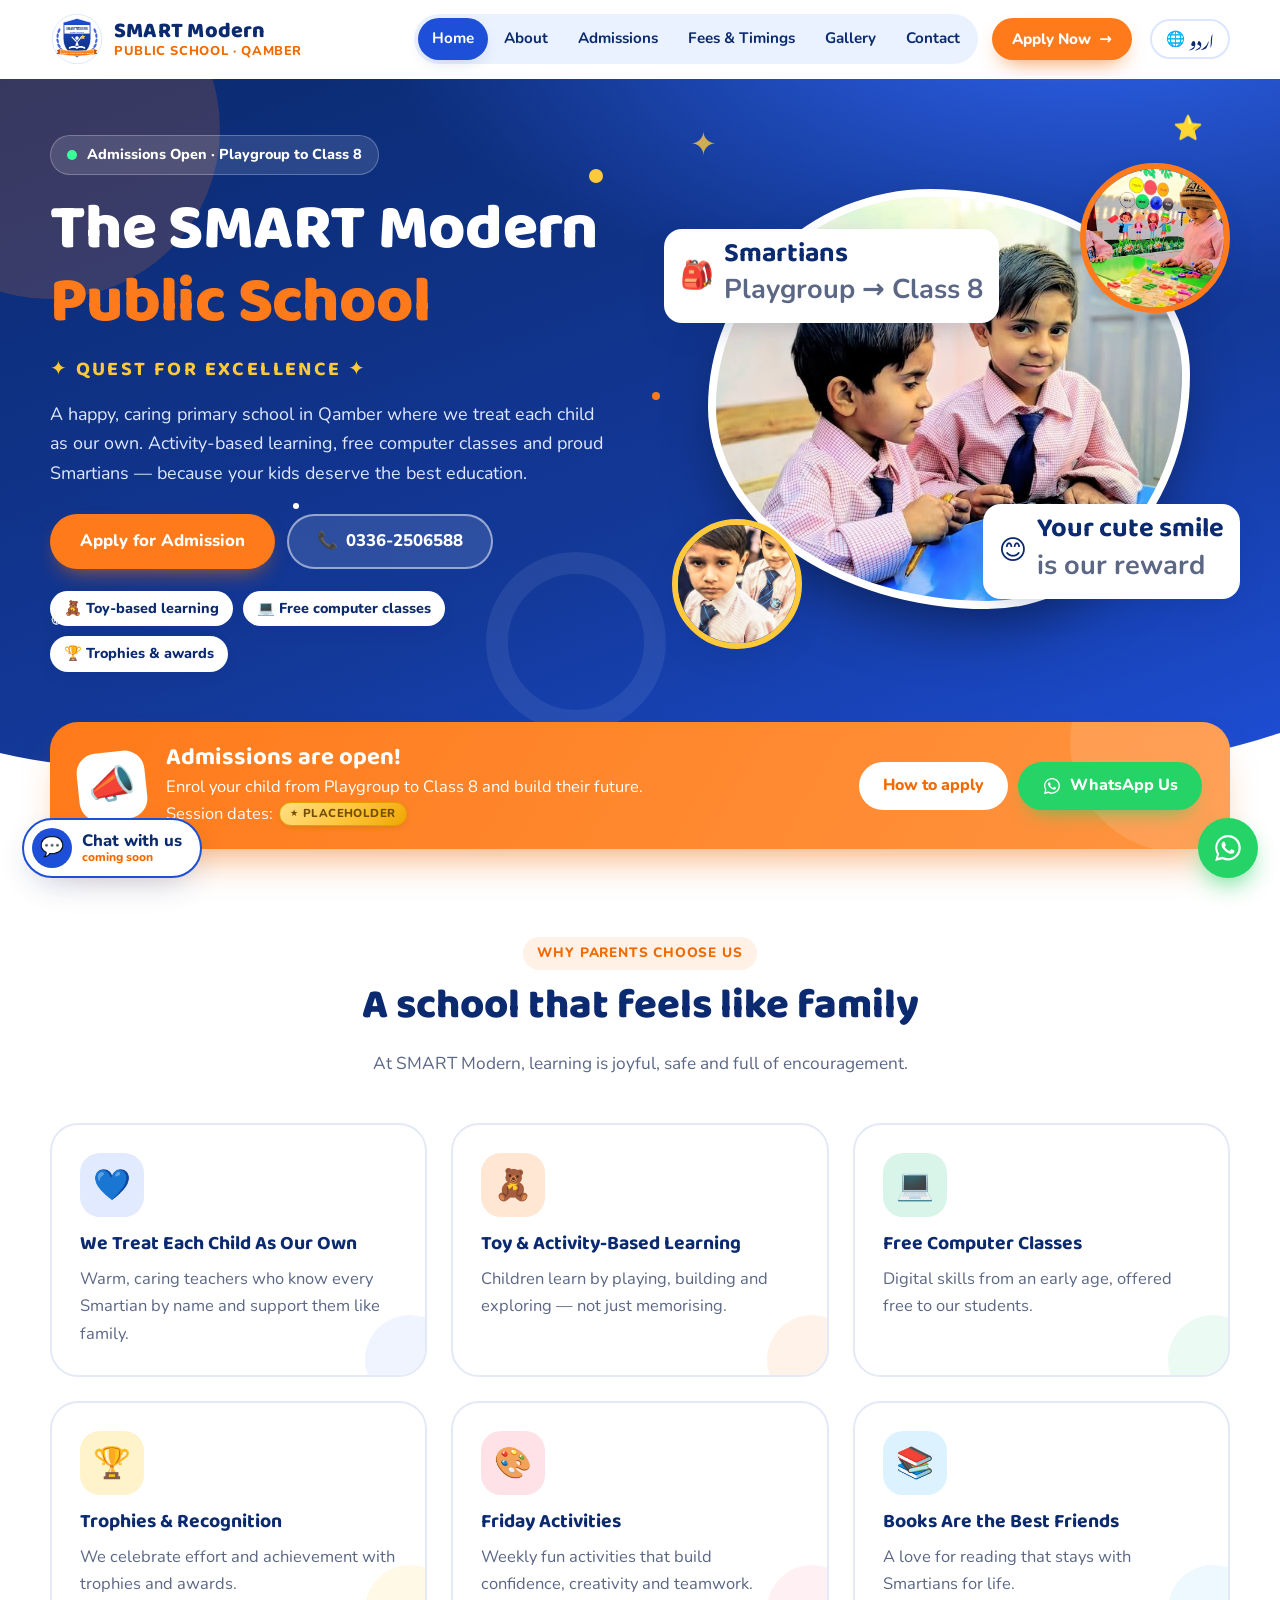
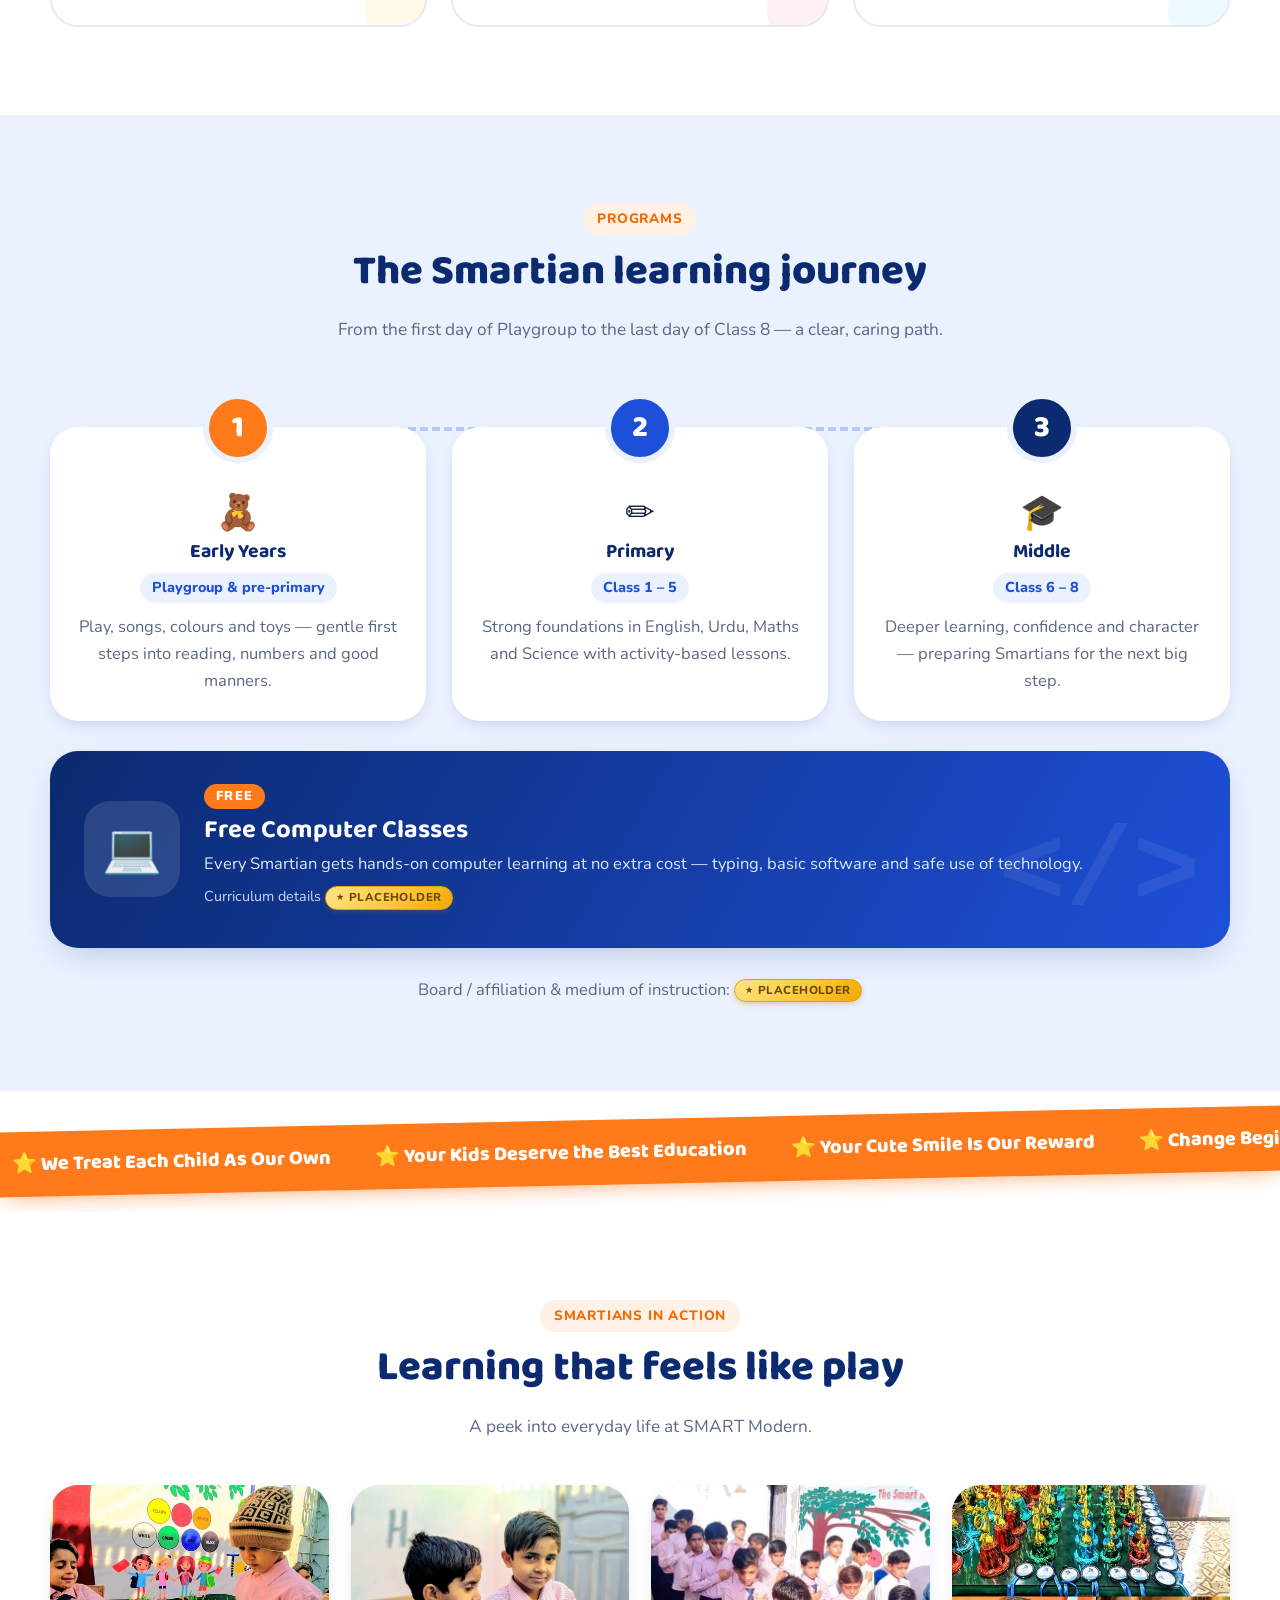
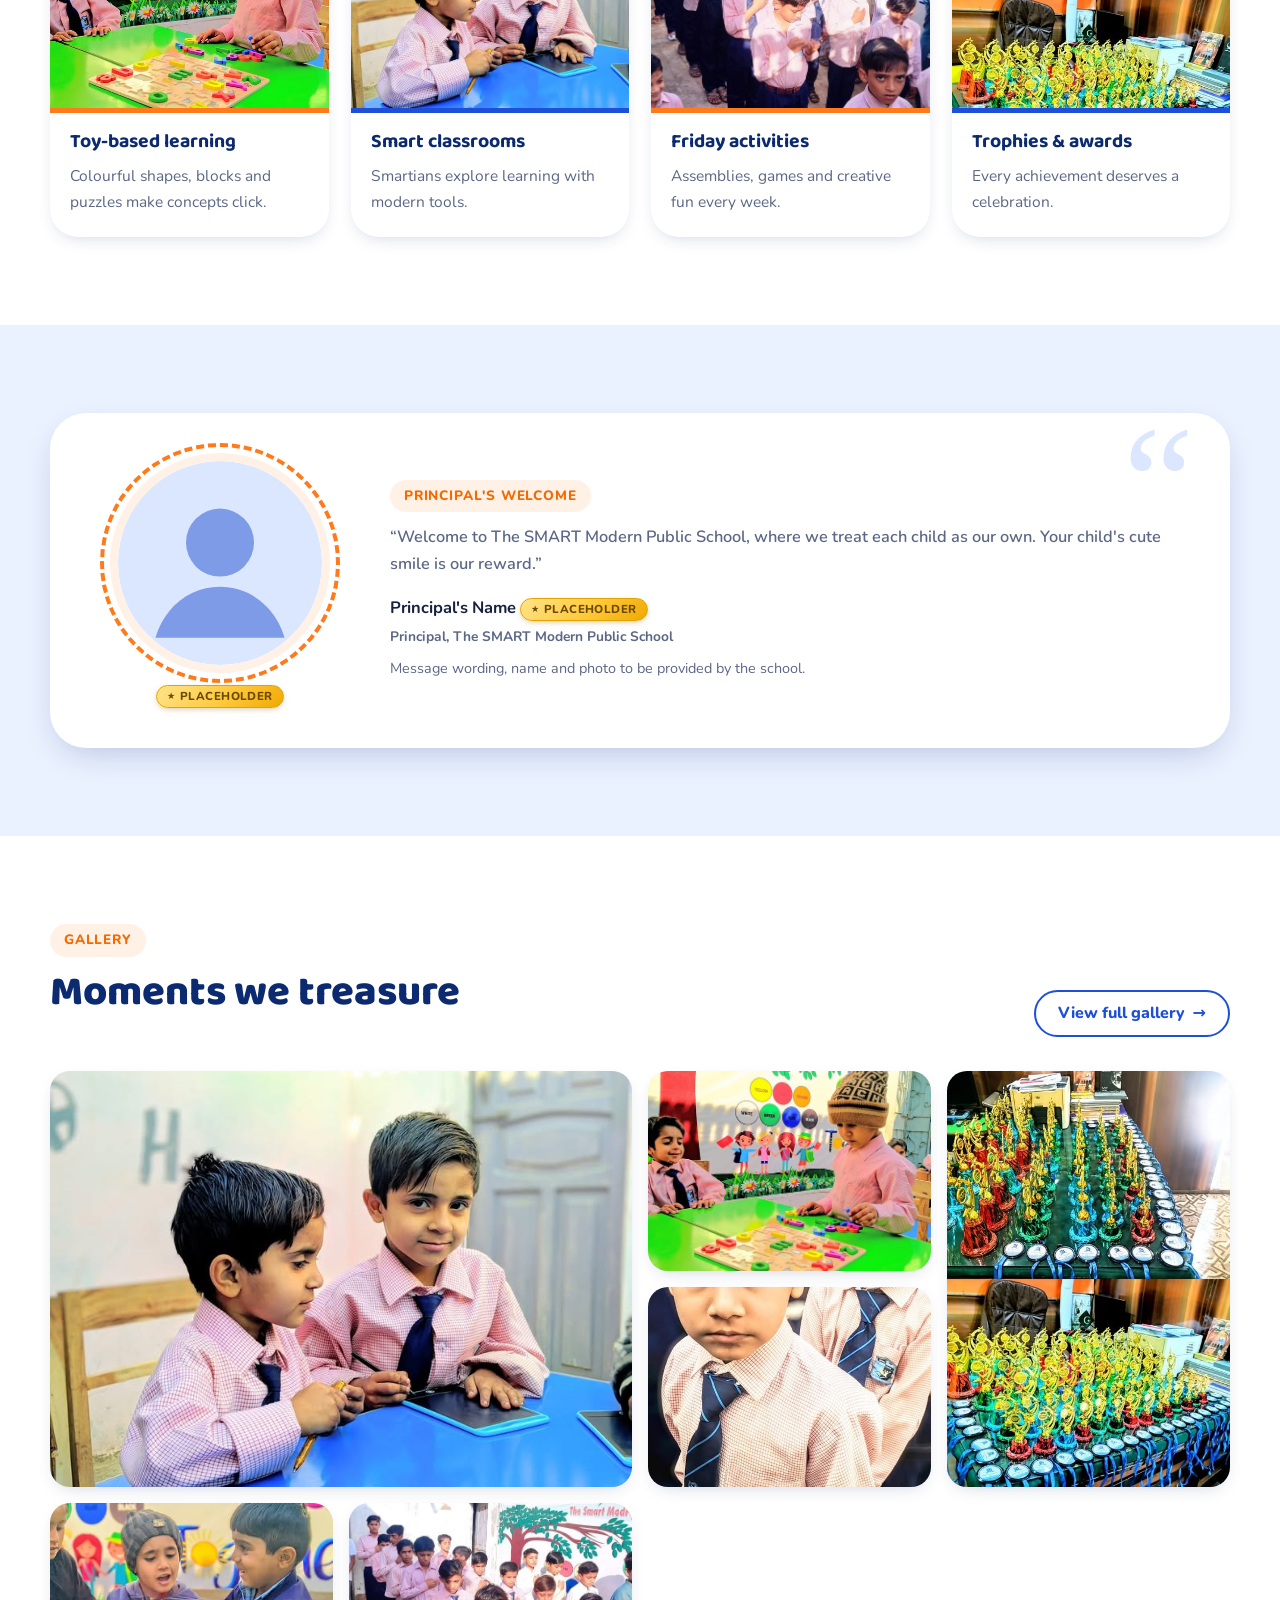
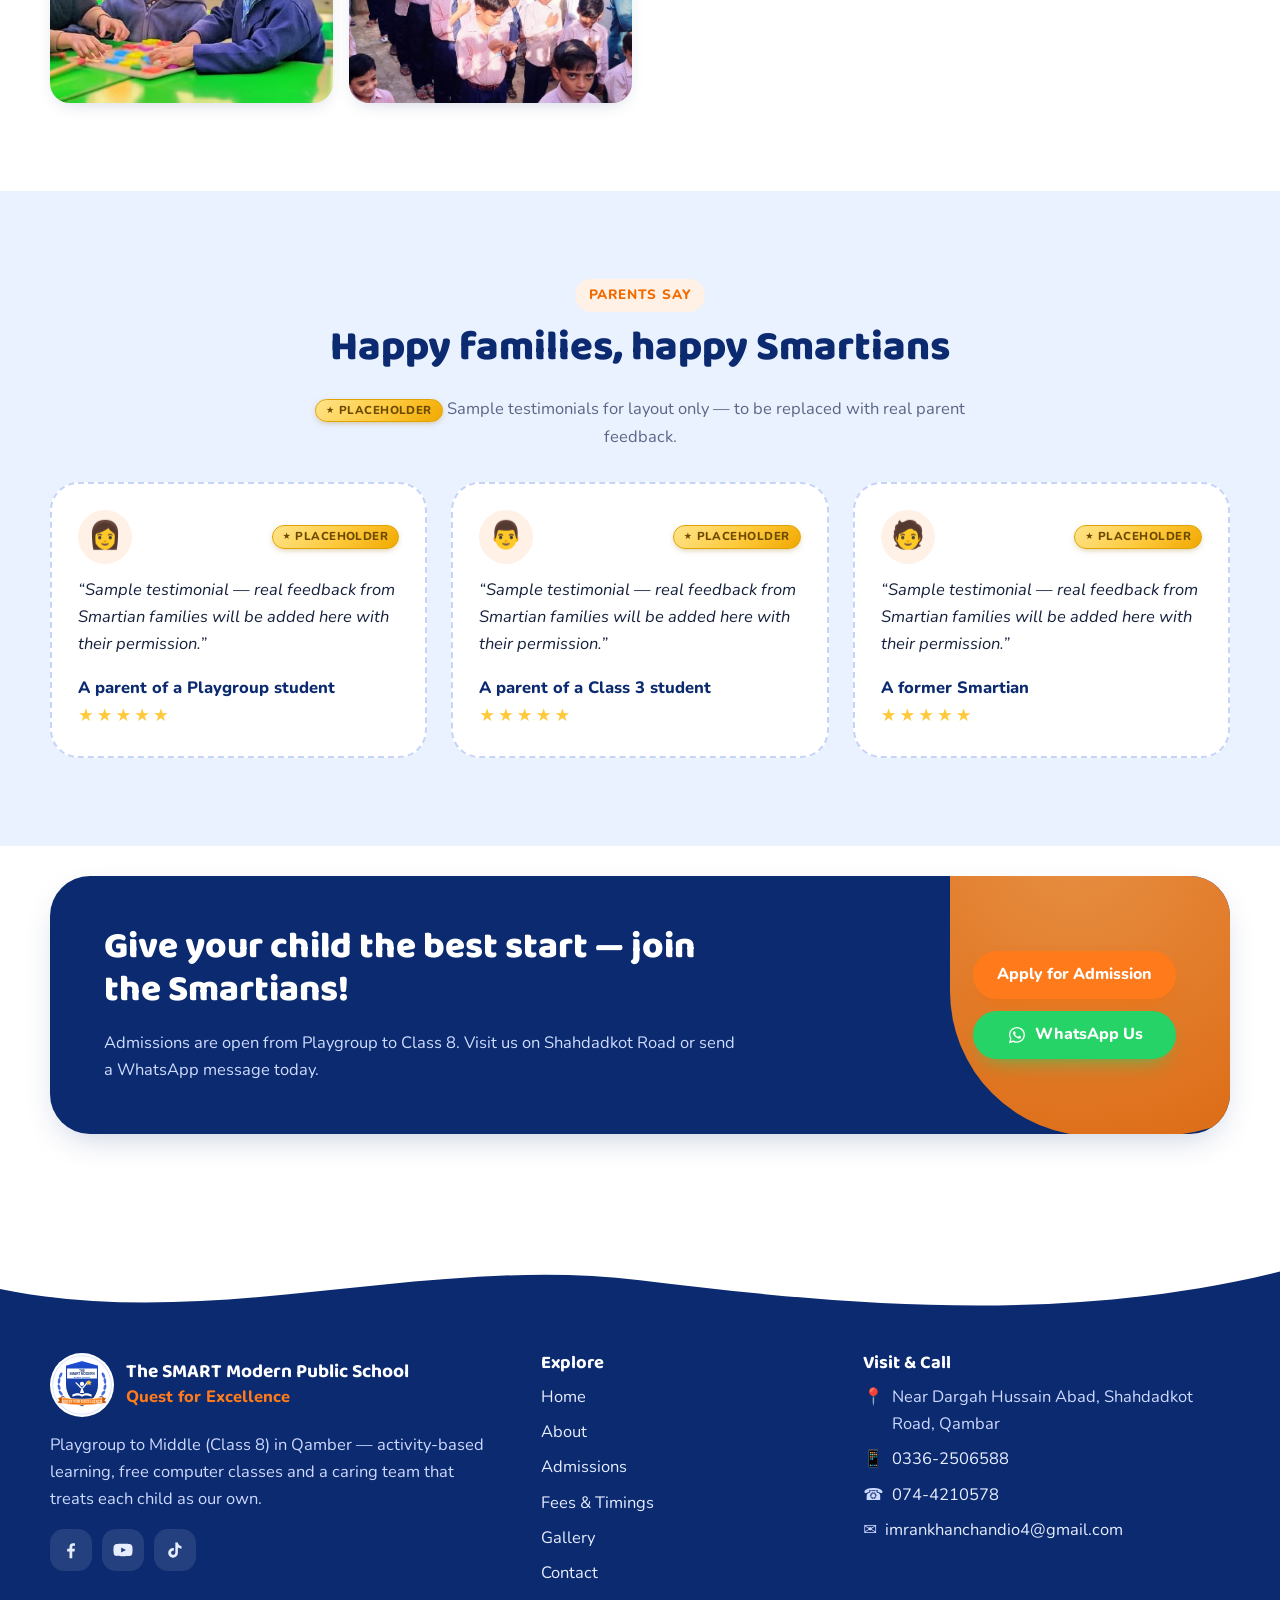
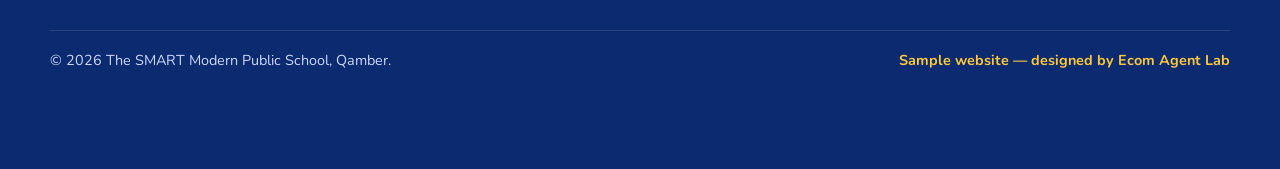
==== index.html @ 56d9afe9 "Sample website for The SMART Modern Public School, Qamber" ====
<!DOCTYPE html>
<html lang="en" dir="ltr">
<head>
<meta charset="utf-8">
<meta name="viewport" content="width=device-width, initial-scale=1">
<title>The SMART Modern Public School, Qamber — Quest for Excellence</title>
<meta name="description" content="Playgroup to Middle (Class 8) school in Qamber, Sindh. Activity-based learning, free computer classes. Admissions open.">
<meta name="theme-color" content="#0b2a6f">
<meta property="og:title" content="The SMART Modern Public School, Qamber — Quest for Excellence">
<meta property="og:description" content="Playgroup to Middle (Class 8) school in Qamber, Sindh. Activity-based learning, free computer classes. Admissions open.">
<meta property="og:image" content="assets/students-tablets-classroom.jpg">
<link rel="icon" type="image/svg+xml" href="assets/logo.svg">
<link rel="alternate icon" type="image/png" href="assets/favicon.png">
<link rel="preconnect" href="https://fonts.googleapis.com"><link rel="preconnect" href="https://fonts.gstatic.com" crossorigin>
<link href="https://fonts.googleapis.com/css2?family=Baloo+2:wght@500;600;700;800&family=Nunito:wght@400;600;700;800&family=Noto+Nastaliq+Urdu:wght@400;600;700&display=swap" rel="stylesheet">
<link rel="stylesheet" href="styles.css">
</head>
<body>
<a class="skip" href="#main"><span data-i18n="skip">Skip to content</span></a>
<header class="site-header">
  <div class="wrap hdr">
    <a class="brand" href="index.html">
      <img src="assets/logo.svg" alt="The SMART Modern Public School emblem" width="54" height="54">
      <span class="brand-txt"><strong><span data-i18n="brand.name">SMART Modern</span></strong><small><span data-i18n="brand.sub">Public School · Qamber</span></small></span>
    </a>
    <nav class="nav" id="main-nav" aria-label="Main"><ul><li><a href="index.html" data-i18n="nav.home" aria-current="page">Home</a></li><li><a href="about.html" data-i18n="nav.about">About</a></li><li><a href="admissions.html" data-i18n="nav.adm">Admissions</a></li><li><a href="fees-timings.html" data-i18n="nav.fees">Fees &amp; Timings</a></li><li><a href="gallery.html" data-i18n="nav.gallery">Gallery</a></li><li><a href="contact.html" data-i18n="nav.contact">Contact</a></li></ul>
      <a class="btn btn-orange nav-apply" href="admissions.html#inquiry"><span data-i18n="nav.apply">Apply Now</span> <span aria-hidden="true">→</span></a>
    </nav>
    <div class="hdr-actions">
      <button class="lang-toggle" type="button" lang="ur"><span class="globe" aria-hidden="true">🌐</span> <span class="lt-txt">اردو</span></button>
      <button class="menu-btn" type="button" aria-controls="main-nav" aria-expanded="false" aria-label="Menu" data-i18n-attr="aria-label:menu"><span></span><span></span><span></span></button>
    </div>
  </div>
</header>
<main id="main">
<section class="hero">
  <div class="hero-deco" aria-hidden="true"><span class="d1"></span><span class="d2"></span><span class="d3"></span><span class="d4">✦</span><span class="d5">✏️</span><span class="d6">⭐</span></div>
  <div class="wrap hero-grid">
    <div class="hero-text">
      <span class="pill"><span class="pulse" aria-hidden="true"></span><span data-i18n="h.pill">Admissions Open · Playgroup to Class 8</span></span>
      <h1><span data-i18n="h.t1">The SMART Modern</span><br><span class="hl"><span data-i18n="h.t2">Public School</span></span></h1>
      <p class="hero-tag">✦ <span data-i18n="tagline">Quest for Excellence</span> ✦</p>
      <p class="lead"><span data-i18n="h.lead">A happy, caring primary school in Qamber where we treat each child as our own. Activity-based learning, free computer classes and proud Smartians — because your kids deserve the best education.</span></p>
      <div class="hero-btns"><a class="btn btn-orange btn-lg" href="admissions.html#inquiry"><span data-i18n="btn.apply">Apply for Admission</span></a>
      <a class="btn btn-ghost btn-lg" href="tel:+923362506588">📞 <span dir="ltr">0336-2506588</span></a></div>
      <ul class="hero-chips"><li>🧸 <span data-i18n="h.c1">Toy-based learning</span></li><li>💻 <span data-i18n="h.c2">Free computer classes</span></li><li>🏆 <span data-i18n="h.c3">Trophies &amp; awards</span></li></ul>
    </div>
    <div class="hero-art">
      <div class="blob-main"><img src="assets/students-tablets-classroom.jpg" alt="Smartians learning together in a classroom" width="720" height="539"></div>
      <div class="blob-sm b-a"><img src="assets/toy-based-learning.jpg" alt="Children doing toy-based learning" loading="lazy"></div>
      <div class="blob-sm b-b"><img src="assets/smartians-uniform.jpg" alt="Smartian students in uniform" loading="lazy"></div>
      <div class="float-card fc1"><span aria-hidden="true">😊</span><div><strong><span data-i18n="h.f1">Your cute smile</span></strong><small><span data-i18n="h.f1s">is our reward</span></small></div></div>
      <div class="float-card fc2"><span aria-hidden="true">🎒</span><div><strong><span data-i18n="h.f2">Smartians</span></strong><small><span data-i18n="h.f2s">Playgroup → Class 8</span></small></div></div>
    </div>
  </div>
  <svg class="wave" viewBox="0 0 1440 90" preserveAspectRatio="none" aria-hidden="true"><path d="M0 50 C240 100 480 10 720 40 S1200 100 1440 30 V90 H0Z" fill="currentColor"/></svg>
</section>

<section class="adm-strip-wrap"><div class="wrap"><div class="adm-strip">
  <div class="as-ico" aria-hidden="true">📣</div>
  <div class="as-text"><strong><span data-i18n="as.t">Admissions are open!</span></strong><span><span data-i18n="as.p">Enrol your child from Playgroup to Class 8 and build their future.</span> <span class="as-ph"><span data-i18n="as.session">Session dates:</span> <span class="ph" data-i18n="ph">Placeholder</span></span></span></div>
  <div class="as-btns"><a class="btn btn-white" href="admissions.html"><span data-i18n="btn.how">How to apply</span></a><a class="btn btn-wa" href="https://wa.me/923362506588" target="_blank" rel="noopener"><svg viewBox="0 0 32 32" aria-hidden="true"><path fill="currentColor" d="M16.04 3C9 3 3.3 8.7 3.3 15.73c0 2.25.6 4.45 1.72 6.38L3.2 29l7.08-1.86a12.7 12.7 0 0 0 5.76 1.38h.01c7.03 0 12.74-5.7 12.74-12.74C28.79 8.7 23.07 3 16.04 3Zm0 23.34h-.01a10.6 10.6 0 0 1-5.4-1.48l-.39-.23-4.2 1.1 1.12-4.1-.25-.42a10.56 10.56 0 0 1-1.62-5.480c0-5.85 4.76-10.6 10.62-10.6 5.84 0 10.6 4.75 10.6 10.6 0 5.86-4.76 10.61-10.47 10.61Zm5.82-7.94c-.32-.16-1.9-.94-2.19-1.04-.29-.11-.5-.16-.72.16-.21.32-.82 1.04-1.010 1.25-.19.21-.37.24-.69.08-.32-.16-1.35-.5-2.57-1.59-.95-.85-1.59-1.9-1.78-2.21-.19-.32-.02-.5.14-.65.14-.14.32-.37.48-.56.16-.19.21-.32.32-.53.11-.21.05-.4-.03-.56-.08-.16-.72-1.73-.98-2.37-.26-.62-.52-.54-.72-.55h-.61c-.21 0-.56.08-.85.4-.29.32-1.11 1.09-1.11 2.66s1.14 3.08 1.3 3.3c.16.21 2.24 3.42 5.43 4.8.76.33 1.35.52 1.81.67.76.24 1.45.2 2 .12.61-.09 1.9-.78 2.16-1.53.27-.75.27-1.4.19-1.530-.08-.14-.29-.22-.61-.38Z"/></svg> <span data-i18n="btn.wa">WhatsApp Us</span></a></div>
</div></div></section>

<section class="sec"><div class="wrap">
  <div class="sec-head center"><span class="eyebrow"><span data-i18n="why.eb">Why parents choose us</span></span><h2><span data-i18n="why.t">A school that feels like family</span></h2><p><span data-i18n="why.i">At SMART Modern, learning is joyful, safe and full of encouragement.</span></p></div>
  <div class="why-grid"><article class="why-card c-blue"><div class="why-ico" aria-hidden="true">💙</div><h3><span data-i18n="w1t">We Treat Each Child As Our Own</span></h3><p><span data-i18n="w1p">Warm, caring teachers who know every Smartian by name and support them like family.</span></p></article><article class="why-card c-orange"><div class="why-ico" aria-hidden="true">🧸</div><h3><span data-i18n="w2t">Toy &amp; Activity-Based Learning</span></h3><p><span data-i18n="w2p">Children learn by playing, building and exploring — not just memorising.</span></p></article><article class="why-card c-green"><div class="why-ico" aria-hidden="true">💻</div><h3><span data-i18n="w3t">Free Computer Classes</span></h3><p><span data-i18n="w3p">Digital skills from an early age, offered free to our students.</span></p></article><article class="why-card c-yellow"><div class="why-ico" aria-hidden="true">🏆</div><h3><span data-i18n="w4t">Trophies &amp; Recognition</span></h3><p><span data-i18n="w4p">We celebrate effort and achievement with trophies and awards.</span></p></article><article class="why-card c-pink"><div class="why-ico" aria-hidden="true">🎨</div><h3><span data-i18n="w5t">Friday Activities</span></h3><p><span data-i18n="w5p">Weekly fun activities that build confidence, creativity and teamwork.</span></p></article><article class="why-card c-sky"><div class="why-ico" aria-hidden="true">📚</div><h3><span data-i18n="w6t">Books Are the Best Friends</span></h3><p><span data-i18n="w6p">A love for reading that stays with Smartians for life.</span></p></article></div>
</div></section>

<section class="sec sec-tint" id="programs"><div class="wrap">
  <div class="sec-head center"><span class="eyebrow"><span data-i18n="prog.eb">Programs</span></span><h2><span data-i18n="prog.t">The Smartian learning journey</span></h2><p><span data-i18n="prog.i">From the first day of Playgroup to the last day of Class 8 — a clear, caring path.</span></p></div>
  <div class="journey">
  <article class="stage s1"><div class="stage-num">1</div><div class="stage-emoji" aria-hidden="true">🧸</div><h3><span data-i18n="pg.1t">Early Years</span></h3><p class="lvl"><span data-i18n="pg.1l">Playgroup &amp; pre-primary</span></p><p><span data-i18n="pg.1p">Play, songs, colours and toys — gentle first steps into reading, numbers and good manners.</span></p></article>
  <article class="stage s2"><div class="stage-num">2</div><div class="stage-emoji" aria-hidden="true">✏️</div><h3><span data-i18n="pg.2t">Primary</span></h3><p class="lvl"><span data-i18n="pg.2l">Class 1 – 5</span></p><p><span data-i18n="pg.2p">Strong foundations in English, Urdu, Maths and Science with activity-based lessons.</span></p></article>
  <article class="stage s3"><div class="stage-num">3</div><div class="stage-emoji" aria-hidden="true">🎓</div><h3><span data-i18n="pg.3t">Middle</span></h3><p class="lvl"><span data-i18n="pg.3l">Class 6 – 8</span></p><p><span data-i18n="pg.3p">Deeper learning, confidence and character — preparing Smartians for the next big step.</span></p></article>
</div>
<div class="computer-card">
  <div class="cc-ico" aria-hidden="true">💻</div>
  <div><span class="free-badge"><span data-i18n="pg.free">FREE</span></span><h3><span data-i18n="pg.ct">Free Computer Classes</span></h3>
  <p><span data-i18n="pg.cp">Every Smartian gets hands-on computer learning at no extra cost — typing, basic software and safe use of technology.</span></p>
  <p class="note"><span data-i18n="pg.cn">Curriculum details</span> <span class="ph" data-i18n="ph">Placeholder</span></p></div>
</div>
<p class="sub-note"><span data-i18n="pg.board">Board / affiliation &amp; medium of instruction:</span> <span class="ph" data-i18n="ph">Placeholder</span></p>
</div></section>

<div class="marquee-band"><div class="marquee" aria-label="School slogans"><ul><li>⭐ <span data-i18n="sl.s1">We Treat Each Child As Our Own</span></li><li>⭐ <span data-i18n="sl.s2">Your Kids Deserve the Best Education</span></li><li>⭐ <span data-i18n="sl.s3">Your Cute Smile Is Our Reward</span></li><li>⭐ <span data-i18n="sl.s4">Change Begins with Education</span></li><li>⭐ <span data-i18n="sl.s5">Books Are the Best Friends</span></li></ul><ul aria-hidden="true"><li>⭐ <span data-i18n="sl.s1">We Treat Each Child As Our Own</span></li><li>⭐ <span data-i18n="sl.s2">Your Kids Deserve the Best Education</span></li><li>⭐ <span data-i18n="sl.s3">Your Cute Smile Is Our Reward</span></li><li>⭐ <span data-i18n="sl.s4">Change Begins with Education</span></li><li>⭐ <span data-i18n="sl.s5">Books Are the Best Friends</span></li></ul></div></div>

<section class="sec"><div class="wrap">
  <div class="sec-head center"><span class="eyebrow"><span data-i18n="act.eb">Smartians in action</span></span><h2><span data-i18n="act.t">Learning that feels like play</span></h2><p><span data-i18n="act.i">A peek into everyday life at SMART Modern.</span></p></div>
  <div class="act-grid"><article class="act-card"><div class="act-img"><img src="assets/toy-based-learning.jpg" alt="" loading="lazy"></div><div class="act-body"><h3><span data-i18n="a1t">Toy-based learning</span></h3><p><span data-i18n="a1p">Colourful shapes, blocks and puzzles make concepts click.</span></p></div></article><article class="act-card"><div class="act-img"><img src="assets/students-tablets-classroom.jpg" alt="" loading="lazy"></div><div class="act-body"><h3><span data-i18n="a2t">Smart classrooms</span></h3><p><span data-i18n="a2p">Smartians explore learning with modern tools.</span></p></div></article><article class="act-card"><div class="act-img"><img src="assets/morning-assembly.jpg" alt="" loading="lazy"></div><div class="act-body"><h3><span data-i18n="a3t">Friday activities</span></h3><p><span data-i18n="a3p">Assemblies, games and creative fun every week.</span></p></div></article><article class="act-card"><div class="act-img"><img src="assets/trophies-awards.jpg" alt="" loading="lazy"></div><div class="act-body"><h3><span data-i18n="a4t">Trophies &amp; awards</span></h3><p><span data-i18n="a4p">Every achievement deserves a celebration.</span></p></div></article></div>
</div></section>

<section class="sec sec-tint"><div class="wrap"><div class="principal-card">
  <div class="pc-photo"><svg class="avatar" viewBox="0 0 120 120" role="img" aria-label="Principal photo placeholder"><circle cx="60" cy="60" r="60" fill="#dbe6ff"/><circle cx="60" cy="48" r="20" fill="#7d9be6"/><path d="M22 104c6-20 22-30 38-30s32 10 38 30" fill="#7d9be6"/></svg><span class="ph" data-i18n="ph">Placeholder</span></div>
  <div class="pc-body">
    <span class="eyebrow"><span data-i18n="pr.eb">Principal's Welcome</span></span>
    <blockquote><p><span data-i18n="pr.q">“Welcome to The SMART Modern Public School, where we treat each child as our own. Your child's cute smile is our reward.”</span></p></blockquote>
    <p class="pc-name"><strong><span data-i18n="pr.name">Principal's Name</span></strong> <span class="ph" data-i18n="ph">Placeholder</span><br><small><span data-i18n="pr.role">Principal, The SMART Modern Public School</span></small></p>
    <p class="note"><span data-i18n="pr.note">Message wording, name and photo to be provided by the school.</span></p>
  </div>
</div></div></section>

<section class="sec"><div class="wrap">
  <div class="split-head"><div class="sec-head"><span class="eyebrow"><span data-i18n="galp.eb">Gallery</span></span><h2><span data-i18n="galp.t">Moments we treasure</span></h2></div><a class="btn btn-outline" href="gallery.html"><span data-i18n="btn.gal">View full gallery</span> →</a></div>
  <div class="gal-grid gal-preview"><button class="tile" type="button" data-full="assets/students-tablets-classroom.jpg"><img src="assets/students-tablets-classroom.jpg" alt="Smartians learning with tablets" loading="lazy"><span class="cap"><span data-i18n="cap.g1">Smartians learning with tablets</span></span><span class="zoom" aria-hidden="true">⤢</span></button><button class="tile" type="button" data-full="assets/toy-based-learning.jpg"><img src="assets/toy-based-learning.jpg" alt="Toy-based learning" loading="lazy"><span class="cap"><span data-i18n="cap.g2">Toy-based learning</span></span><span class="zoom" aria-hidden="true">⤢</span></button><button class="tile" type="button" data-full="assets/trophies-awards.jpg"><img src="assets/trophies-awards.jpg" alt="Trophies &amp; awards for our achievers" loading="lazy"><span class="cap"><span data-i18n="cap.g3">Trophies &amp; awards for our achievers</span></span><span class="zoom" aria-hidden="true">⤢</span></button><button class="tile" type="button" data-full="assets/smartians-uniform.jpg"><img src="assets/smartians-uniform.jpg" alt="Proud Smartians" loading="lazy"><span class="cap"><span data-i18n="cap.g4">Proud Smartians</span></span><span class="zoom" aria-hidden="true">⤢</span></button><button class="tile" type="button" data-full="assets/activity-table-learning.jpg"><img src="assets/activity-table-learning.jpg" alt="Activity-based learning" loading="lazy"><span class="cap"><span data-i18n="cap.g5">Activity-based learning</span></span><span class="zoom" aria-hidden="true">⤢</span></button><button class="tile" type="button" data-full="assets/morning-assembly.jpg"><img src="assets/morning-assembly.jpg" alt="Morning assembly" loading="lazy"><span class="cap"><span data-i18n="cap.g6">Morning assembly</span></span><span class="zoom" aria-hidden="true">⤢</span></button></div>
</div></section>

<section class="sec sec-tint"><div class="wrap">
  <div class="sec-head center"><span class="eyebrow"><span data-i18n="tst.eb">Parents say</span></span><h2><span data-i18n="tst.t">Happy families, happy Smartians</span></h2></div>
  <p class="center-note"><span class="ph" data-i18n="ph">Placeholder</span> <span data-i18n="tst.note">Sample testimonials for layout only — to be replaced with real parent feedback.</span></p>
  <div class="t-grid"><article class="t-card"><div class="t-top"><span class="t-av" aria-hidden="true">👩</span><span class="ph" data-i18n="ph">Placeholder</span></div><p class="t-q"><span data-i18n="tq.t1">“Sample testimonial — real feedback from Smartian families will be added here with their permission.”</span></p><p class="t-who"><span data-i18n="tw.t1">A parent of a Playgroup student</span></p><div class="stars" aria-hidden="true">★★★★★</div></article><article class="t-card"><div class="t-top"><span class="t-av" aria-hidden="true">👨</span><span class="ph" data-i18n="ph">Placeholder</span></div><p class="t-q"><span data-i18n="tq.t2">“Sample testimonial — real feedback from Smartian families will be added here with their permission.”</span></p><p class="t-who"><span data-i18n="tw.t2">A parent of a Class 3 student</span></p><div class="stars" aria-hidden="true">★★★★★</div></article><article class="t-card"><div class="t-top"><span class="t-av" aria-hidden="true">🧑</span><span class="ph" data-i18n="ph">Placeholder</span></div><p class="t-q"><span data-i18n="tq.t3">“Sample testimonial — real feedback from Smartian families will be added here with their permission.”</span></p><p class="t-who"><span data-i18n="tw.t3">A former Smartian</span></p><div class="stars" aria-hidden="true">★★★★★</div></article></div>
</div></section>
<section class="cta"><div class="wrap"><div class="cta-box">
  <div class="cta-blob" aria-hidden="true"></div>
  <div class="cta-text"><h2><span data-i18n="cta.t">Give your child the best start — join the Smartians!</span></h2>
  <p><span data-i18n="cta.p">Admissions are open from Playgroup to Class 8. Visit us on Shahdadkot Road or send a WhatsApp message today.</span></p></div>
  <div class="cta-btns"><a class="btn btn-orange" href="admissions.html#inquiry"><span data-i18n="btn.apply">Apply for Admission</span></a>
  <a class="btn btn-wa" href="https://wa.me/923362506588" target="_blank" rel="noopener"><svg viewBox="0 0 32 32" aria-hidden="true"><path fill="currentColor" d="M16.04 3C9 3 3.3 8.7 3.3 15.73c0 2.25.6 4.45 1.72 6.38L3.2 29l7.08-1.86a12.7 12.7 0 0 0 5.76 1.38h.01c7.03 0 12.74-5.7 12.74-12.74C28.79 8.7 23.07 3 16.04 3Zm0 23.34h-.01a10.6 10.6 0 0 1-5.4-1.48l-.39-.23-4.2 1.1 1.12-4.1-.25-.42a10.56 10.56 0 0 1-1.62-5.480c0-5.85 4.76-10.6 10.62-10.6 5.84 0 10.6 4.75 10.6 10.6 0 5.86-4.76 10.61-10.47 10.61Zm5.82-7.94c-.32-.16-1.9-.94-2.19-1.04-.29-.11-.5-.16-.72.16-.21.32-.82 1.04-1.010 1.25-.19.21-.37.24-.69.08-.32-.16-1.35-.5-2.57-1.59-.95-.85-1.59-1.9-1.78-2.21-.19-.32-.02-.5.14-.65.14-.14.32-.37.48-.56.16-.19.21-.32.32-.53.11-.21.05-.4-.03-.56-.08-.16-.72-1.73-.98-2.37-.26-.62-.52-.54-.72-.55h-.61c-.21 0-.56.08-.85.4-.29.32-1.11 1.09-1.11 2.66s1.14 3.08 1.3 3.3c.16.21 2.24 3.42 5.43 4.8.76.33 1.35.52 1.81.67.76.24 1.45.2 2 .12.61-.09 1.9-.78 2.16-1.53.27-.75.27-1.4.19-1.530-.08-.14-.29-.22-.61-.38Z"/></svg> <span data-i18n="btn.wa">WhatsApp Us</span></a></div>
</div></div></section>
</main>
<footer class="site-footer">
  <svg class="foot-wave" viewBox="0 0 1440 80" preserveAspectRatio="none" aria-hidden="true"><path d="M0 40 C240 90 480 0 720 30 S1200 80 1440 20 V80 H0Z" fill="currentColor"/></svg>
  <div class="foot-inner"><div class="wrap foot-grid">
    <div class="foot-brand">
      <div class="fb-row"><img src="assets/logo.svg" alt="" width="64" height="64"><div><strong><span data-i18n="ft.name">The SMART Modern Public School</span></strong><span class="tag"><span data-i18n="tagline">Quest for Excellence</span></span></div></div>
      <p><span data-i18n="ft.about">Playgroup to Middle (Class 8) in Qamber — activity-based learning, free computer classes and a caring team that treats each child as our own.</span></p>
      <div class="socials">
        <a href="https://www.facebook.com/Thesmartmodernpublicschool" target="_blank" rel="noopener" aria-label="Facebook"><svg viewBox="0 0 24 24" aria-hidden="true"><path fill="currentColor" d="M13.5 22v-8.2h2.8l.4-3.2h-3.2V8.5c0-.9.3-1.6 1.6-1.6h1.7V4.1c-.3 0-1.3-.1-2.5-.1-2.5 0-4.1 1.5-4.1 4.2v2.4H7.4v3.2h2.8V22h3.3Z"/></svg></a>
        <a href="https://www.youtube.com/@Thesmart_modernpublicschool" target="_blank" rel="noopener" aria-label="YouTube"><svg viewBox="0 0 24 24" aria-hidden="true"><path fill="currentColor" d="M23 7.2a3 3 0 0 0-2.1-2.1C19 4.6 12 4.6 12 4.6s-7 0-8.9.5A3 3 0 0 0 1 7.2 31 31 0 0 0 .5 12a31 31 0 0 0 .5 4.8 3 3 0 0 0 2.1 2.1c1.9.5 8.9.5 8.9.5s7 0 8.9-.5a3 3 0 0 0 2.1-2.1c.4-1.6.5-4.8.5-4.8s0-3.2-.5-4.8ZM9.8 15V9l5.8 3-5.8 3Z"/></svg></a>
        <a href="https://www.tiktok.com/@smartmodernpublicschool" target="_blank" rel="noopener" aria-label="TikTok"><svg viewBox="0 0 24 24" aria-hidden="true"><path fill="currentColor" d="M16.6 5.8A4.3 4.3 0 0 1 15.5 3h-3.1v12.4a2.6 2.6 0 1 1-2.6-2.6c.3 0 .5 0 .8.1V9.7a5.8 5.8 0 1 0 4.9 5.7V9.1a7.4 7.4 0 0 0 4.3 1.4V7.4a4.3 4.3 0 0 1-3.2-1.6Z"/></svg></a>
      </div>
    </div>
    <div><h3><span data-i18n="ft.links">Explore</span></h3><ul><li><a href="index.html" data-i18n="nav.home">Home</a></li><li><a href="about.html" data-i18n="nav.about">About</a></li><li><a href="admissions.html" data-i18n="nav.adm">Admissions</a></li><li><a href="fees-timings.html" data-i18n="nav.fees">Fees &amp; Timings</a></li><li><a href="gallery.html" data-i18n="nav.gallery">Gallery</a></li><li><a href="contact.html" data-i18n="nav.contact">Contact</a></li></ul></div>
    <div><h3><span data-i18n="ft.contact">Visit &amp; Call</span></h3><ul class="foot-contact">
      <li>📍 <span data-i18n="addr.short">Near Dargah Hussain Abad, Shahdadkot Road, Qambar</span></li>
      <li>📱 <a href="tel:+923362506588" dir="ltr">0336-2506588</a></li>
      <li>☎️ <a href="tel:+92744210578" dir="ltr">074-4210578</a></li>
      <li>✉️ <a href="mailto:imrankhanchandio4@gmail.com">imrankhanchandio4@gmail.com</a></li></ul></div>
  </div>
  <div class="wrap foot-bottom">
    <span>© <span id="year">2026</span> <span data-i18n="ft.rights">The SMART Modern Public School, Qamber.</span></span>
    <span class="credit"><span data-i18n="ft.credit">Sample website — designed by Ecom Agent Lab</span></span>
  </div></div>
</footer>
<a class="wa-float" href="https://wa.me/923362506588" target="_blank" rel="noopener" aria-label="Chat on WhatsApp" data-i18n-attr="aria-label:wa" title="WhatsApp 0336-2506588"><svg viewBox="0 0 32 32" aria-hidden="true"><path fill="currentColor" d="M16.04 3C9 3 3.3 8.7 3.3 15.73c0 2.25.6 4.45 1.72 6.38L3.2 29l7.08-1.86a12.7 12.7 0 0 0 5.76 1.38h.01c7.03 0 12.74-5.7 12.74-12.74C28.79 8.7 23.07 3 16.04 3Zm0 23.34h-.01a10.6 10.6 0 0 1-5.4-1.48l-.39-.23-4.2 1.1 1.12-4.1-.25-.42a10.56 10.56 0 0 1-1.62-5.480c0-5.85 4.76-10.6 10.62-10.6 5.84 0 10.6 4.75 10.6 10.6 0 5.86-4.76 10.61-10.47 10.61Zm5.82-7.94c-.32-.16-1.9-.94-2.19-1.04-.29-.11-.5-.16-.72.16-.21.32-.82 1.04-1.010 1.25-.19.21-.37.24-.69.08-.32-.16-1.35-.5-2.57-1.59-.95-.85-1.59-1.9-1.78-2.21-.19-.32-.02-.5.14-.65.14-.14.32-.37.48-.56.16-.19.21-.32.32-.53.11-.21.05-.4-.03-.56-.08-.16-.72-1.73-.98-2.37-.26-.62-.52-.54-.72-.55h-.61c-.21 0-.56.08-.85.4-.29.32-1.11 1.09-1.11 2.66s1.14 3.08 1.3 3.3c.16.21 2.24 3.42 5.43 4.8.76.33 1.35.52 1.81.67.76.24 1.45.2 2 .12.61-.09 1.9-.78 2.16-1.53.27-.75.27-1.4.19-1.530-.08-.14-.29-.22-.61-.38Z"/></svg></a>
<div class="chat-wrap">
  <div class="chat-tip" id="chat-tip" role="status"><span data-i18n="chat.tip">🤖 Our AI admissions assistant is coming soon! For now, message us on WhatsApp.</span></div>
  <button class="chat-bubble" type="button" aria-expanded="false" aria-controls="chat-tip"><span class="cb-ico" aria-hidden="true">💬</span><span class="cb-txt"><span data-i18n="chat.lbl">Chat with us</span><small><span data-i18n="chat.soon">coming soon</span></small></span></button>
</div>
<div class="lightbox" role="dialog" aria-modal="true" aria-label="Photo viewer">
  <button class="lb-close" type="button" aria-label="Close">×</button>
  <button class="lb-prev" type="button" aria-label="Previous">‹</button>
  <figure><img src="" alt=""><figcaption class="lb-cap"></figcaption></figure>
  <button class="lb-next" type="button" aria-label="Next">›</button>
</div>
<script src="main.js"></script>
</body>
</html>
---- styles.css ----
/* The SMART Modern Public School — sample site styles. Royal/navy blue + orange + white. */
:root{
  --navy:#0b2a6f; --navy-2:#102f80; --royal:#1e4fd8; --royal-2:#3a6bf0; --sky:#eaf1ff; --sky-2:#dbe6ff;
  --orange:#ff7a1a; --orange-2:#f26a00; --orange-soft:#fff1e6; --yellow:#ffc93c; --green:#22b07d; --pink:#ff6f91;
  --ink:#16213e; --muted:#5b6785; --line:#e3e9f7; --white:#fff;
  --r-lg:28px; --r-md:20px; --r-sm:14px;
  --shadow:0 12px 34px -12px rgba(11,42,111,.28); --shadow-sm:0 6px 18px -8px rgba(11,42,111,.25);
  --font:"Nunito",system-ui,-apple-system,"Segoe UI",Roboto,sans-serif; --head:"Baloo 2","Nunito",system-ui,sans-serif;
  --ur:"Noto Nastaliq Urdu","Jameel Noori Nastaleeq",serif;
}
*,*::before,*::after{box-sizing:border-box}
html{scroll-behavior:smooth;-webkit-text-size-adjust:100%}
body{margin:0;font-family:var(--font);color:var(--ink);background:#fff;line-height:1.65;font-size:16.5px;overflow-x:hidden}
img{max-width:100%;display:block}
a{color:var(--royal)}
h1,h2,h3{font-family:var(--head);line-height:1.15;margin:0 0 .5em;color:var(--navy)}
h2{font-size:clamp(1.8rem,3.4vw,2.6rem);font-weight:800}
h3{font-size:1.22rem;font-weight:700}
p{margin:0 0 1em}
.wrap{width:min(1180px,100% - 40px);margin-inline:auto}
.skip{position:absolute;inset-inline-start:8px;top:8px;transform:translateY(-300%);background:var(--orange);color:#fff;padding:8px 14px;border-radius:10px;z-index:200}
.skip:focus{transform:none}
:focus-visible{outline:3px solid var(--orange);outline-offset:3px;border-radius:8px}

/* Urdu */
html[lang="ur"] body{font-family:var(--ur);line-height:2.1;font-size:16px}
html[lang="ur"] h1,html[lang="ur"] h2,html[lang="ur"] h3{font-family:var(--ur);line-height:1.9;font-weight:700}
html[lang="ur"] .btn,html[lang="ur"] .eyebrow,html[lang="ur"] .pill{font-family:var(--ur)}
html[lang="ur"] h1{font-size:clamp(2rem,4.2vw,3.1rem)}
html[lang="ur"] h2{font-size:clamp(1.5rem,2.8vw,2.1rem)}

/* Placeholder badge (gold) */
.ph{display:inline-flex;align-items:center;gap:4px;font-family:var(--font);font-size:.72rem;font-weight:800;letter-spacing:.04em;text-transform:uppercase;line-height:1;
  color:#6b4a00;background:linear-gradient(135deg,#ffe48a,#ffc93c 55%,#f0a800);border:1px solid #e0a400;padding:5px 10px;border-radius:999px;box-shadow:0 2px 6px -2px rgba(160,110,0,.5);vertical-align:middle;white-space:nowrap}
.ph::before{content:"★";font-size:.8em}
html[lang="ur"] .ph{font-family:var(--ur);text-transform:none;font-size:.78rem;line-height:1.6;padding:2px 10px}

/* Buttons */
.btn{display:inline-flex;align-items:center;justify-content:center;gap:8px;padding:12px 22px;border-radius:999px;font-weight:800;font-size:1rem;text-decoration:none;border:2px solid transparent;cursor:pointer;transition:transform .2s,box-shadow .2s,background .2s;font-family:var(--font);line-height:1.2}
.btn:hover{transform:translateY(-2px)}
.btn svg{width:20px;height:20px}
.btn-lg{padding:15px 28px;font-size:1.05rem}
.btn-orange{background:var(--orange);color:#fff;box-shadow:0 10px 22px -10px rgba(242,106,0,.8)}
.btn-orange:hover{background:var(--orange-2)}
.btn-ghost{background:rgba(255,255,255,.12);color:#fff;border-color:rgba(255,255,255,.5)}
.btn-ghost:hover{background:rgba(255,255,255,.22)}
.btn-white{background:#fff;color:var(--orange-2)}
.btn-wa{background:#25d366;color:#fff;box-shadow:0 10px 22px -12px rgba(37,211,102,.9)}
.btn-outline{border-color:var(--royal);color:var(--royal);background:#fff}
.btn-outline:hover{background:var(--royal);color:#fff}

/* Header */
.site-header{position:sticky;top:0;z-index:50;background:rgba(255,255,255,.92);backdrop-filter:saturate(1.4) blur(10px);border-bottom:1px solid transparent;transition:box-shadow .25s,border-color .25s}
.site-header.scrolled{box-shadow:0 8px 24px -16px rgba(11,42,111,.45);border-color:var(--line)}
.hdr{display:flex;align-items:center;gap:18px;min-height:78px}
.brand{display:flex;align-items:center;gap:10px;text-decoration:none;flex-shrink:0}
.brand img{width:54px;height:54px}
.brand-txt{display:flex;flex-direction:column;line-height:1.1}
.brand-txt strong{font-family:var(--head);font-size:1.35rem;color:var(--navy);font-weight:800;letter-spacing:.01em}
.brand-txt small{color:var(--orange-2);font-weight:800;font-size:.8rem;letter-spacing:.05em;text-transform:uppercase}
html[lang="ur"] .brand-txt strong{font-family:var(--ur);font-size:1.1rem;line-height:1.8}
html[lang="ur"] .brand-txt small{font-family:var(--ur);text-transform:none;letter-spacing:0;font-size:.78rem;line-height:1.8}
.nav{display:flex;align-items:center;gap:14px;margin-inline-start:auto}
.nav ul{display:flex;gap:2px;list-style:none;margin:0;padding:4px;background:var(--sky);border-radius:999px}
.nav ul a{display:block;padding:8px 14px;border-radius:999px;color:var(--navy);text-decoration:none;font-weight:700;font-size:.95rem;white-space:nowrap}
.nav ul a:hover{background:#fff;color:var(--royal)}
.nav ul a[aria-current="page"]{background:var(--royal);color:#fff;box-shadow:var(--shadow-sm)}
.nav-apply{padding:10px 18px;font-size:.95rem;white-space:nowrap}
html[dir="rtl"] .nav-apply span[aria-hidden]{display:inline-block;transform:scaleX(-1)}
.hdr-actions{display:flex;align-items:center;gap:8px}
.lang-toggle{display:inline-flex;align-items:center;gap:4px;border:2px solid var(--sky-2);background:#fff;color:var(--navy);border-radius:999px;padding:6px 14px;font-weight:800;cursor:pointer;font-size:.95rem;font-family:var(--font)}
.lang-toggle .lt-txt{font-family:var(--ur);line-height:1.6}
html[lang="ur"] .lang-toggle .lt-txt{font-family:var(--font);line-height:1.4}
.lang-toggle:hover{border-color:var(--orange)}
.menu-btn{display:none;width:46px;height:46px;border-radius:14px;border:0;background:var(--navy);cursor:pointer;flex-direction:column;justify-content:center;align-items:center;gap:5px}
.menu-btn span{width:22px;height:2.5px;border-radius:2px;background:#fff;transition:transform .25s,opacity .25s}
.menu-btn[aria-expanded="true"] span:nth-child(1){transform:translateY(7.5px) rotate(45deg)}
.menu-btn[aria-expanded="true"] span:nth-child(2){opacity:0}
.menu-btn[aria-expanded="true"] span:nth-child(3){transform:translateY(-7.5px) rotate(-45deg)}

/* Hero */
.hero{position:relative;background:radial-gradient(1200px 500px at 85% -10%,#2f63f0 0%,transparent 60%),linear-gradient(160deg,var(--navy) 0%,#13399a 60%,var(--royal) 100%);color:#fff;padding:56px 0 120px;overflow:hidden}
.hero-deco span{position:absolute;pointer-events:none}
.hero-deco .d1{width:340px;height:340px;border-radius:50%;background:rgba(255,122,26,.18);top:-120px;inset-inline-start:-120px}
.hero-deco .d2{width:180px;height:180px;border-radius:50%;border:22px solid rgba(255,255,255,.07);bottom:60px;inset-inline-start:38%}
.hero-deco .d3{width:14px;height:14px;border-radius:50%;background:var(--yellow);top:90px;inset-inline-start:46%;box-shadow:60px 220px 0 -3px var(--orange),-300px 330px 0 -4px #fff}
.hero-deco .d4{color:var(--yellow);font-size:2rem;top:40px;inset-inline-end:44%;opacity:.8}
.hero-deco .d5{font-size:1.8rem;bottom:150px;inset-inline-start:4%;transform:rotate(-20deg);opacity:.9}
.hero-deco .d6{font-size:1.5rem;top:30px;inset-inline-end:6%}
.hero-grid{position:relative;display:grid;grid-template-columns:1.05fr 1fr;gap:48px;align-items:center}
.pill{display:inline-flex;align-items:center;gap:10px;background:rgba(255,255,255,.12);border:1px solid rgba(255,255,255,.25);padding:7px 16px;border-radius:999px;font-weight:800;font-size:.9rem;margin-bottom:18px}
.pulse{width:10px;height:10px;border-radius:50%;background:#3dff9a;box-shadow:0 0 0 0 rgba(61,255,154,.7);animation:pulse 1.8s infinite}
@keyframes pulse{70%{box-shadow:0 0 0 10px rgba(61,255,154,0)}100%{box-shadow:0 0 0 0 rgba(61,255,154,0)}}
.hero h1{color:#fff;font-size:clamp(2.4rem,5.2vw,4rem);font-weight:800;margin-bottom:.2em;letter-spacing:-.01em}
.hero h1 .hl{color:var(--orange);position:relative;display:inline-block}
.hero h1 .hl::after{content:"";position:absolute;inset-inline:0;bottom:.06em;height:.18em;background:rgba(255,201,60,.45);border-radius:6px;z-index:-1}
.hero-tag{font-family:var(--head);font-size:1.25rem;color:var(--yellow);font-weight:700;letter-spacing:.12em;text-transform:uppercase;margin-bottom:14px}
html[lang="ur"] .hero-tag{font-family:var(--ur);letter-spacing:0}
.lead{font-size:1.12rem;color:#dfe8ff;max-width:560px}
.hero-btns{display:flex;flex-wrap:wrap;gap:12px;margin:26px 0 22px}
.hero-chips{display:flex;flex-wrap:wrap;gap:10px;list-style:none;padding:0;margin:0}
.hero-chips li{background:#fff;color:var(--navy);padding:6px 14px;border-radius:999px;font-weight:800;font-size:.9rem;box-shadow:var(--shadow-sm)}
.hero-art{position:relative;min-height:470px}
.blob-main{position:absolute;inset:20px 40px 30px 30px;border-radius:46% 54% 42% 58%/52% 44% 56% 48%;overflow:hidden;border:8px solid #fff;box-shadow:0 30px 60px -20px rgba(0,0,0,.5);background:var(--sky)}
.blob-main img{width:100%;height:100%;object-fit:cover}
.blob-sm{position:absolute;width:150px;height:150px;border-radius:50%;overflow:hidden;border:6px solid var(--orange);box-shadow:var(--shadow)}
.blob-sm img{width:100%;height:100%;object-fit:cover}
.b-a{top:-6px;inset-inline-end:0}
.b-b{bottom:-10px;inset-inline-start:-6px;width:130px;height:130px;border-color:var(--yellow)}
.b-b img{object-position:center 20%}
.float-card{position:absolute;display:flex;align-items:center;gap:10px;background:#fff;color:var(--navy);padding:10px 16px;border-radius:18px;box-shadow:var(--shadow);animation:bob 4s ease-in-out infinite}
.float-card span{font-size:1.7rem}
.float-card strong{display:block;font-family:var(--head);font-size:1rem;line-height:1.1}
.float-card small{display:block;color:var(--muted);font-weight:700;font-size:.85rem}
html[lang="ur"] .float-card strong{font-family:var(--ur);line-height:1.8}
.fc1{bottom:40px;inset-inline-end:-10px}
.fc2{top:60px;inset-inline-start:-14px;animation-delay:-2s}
@keyframes bob{50%{transform:translateY(-8px)}}
.wave{position:absolute;left:0;right:0;bottom:-1px;width:100%;height:90px;color:#fff}

/* Admissions strip */
.adm-strip-wrap{position:relative;margin-top:-70px;z-index:3}
.adm-strip{display:flex;align-items:center;gap:20px;background:linear-gradient(120deg,var(--orange) 0%,#ff9440 100%);color:#fff;border-radius:var(--r-lg);padding:22px 28px;box-shadow:0 22px 40px -18px rgba(242,106,0,.65);position:relative;overflow:hidden}
.adm-strip::after{content:"";position:absolute;width:220px;height:220px;border-radius:50%;background:rgba(255,255,255,.12);inset-inline-end:-60px;top:-90px}
.as-ico{font-size:2.4rem;background:#fff;width:68px;height:68px;border-radius:20px;display:grid;place-items:center;flex-shrink:0;transform:rotate(-6deg)}
.as-text{flex:1}
.as-text strong{display:block;font-family:var(--head);font-size:1.5rem;line-height:1.2}
html[lang="ur"] .as-text strong{font-family:var(--ur);line-height:1.9}
.as-ph{display:inline-flex;align-items:center;gap:6px;opacity:.95}
.as-btns{display:flex;gap:10px;flex-wrap:wrap;position:relative;z-index:1}

/* Sections */
.sec{padding:88px 0}
.sec-tint{background:var(--sky);position:relative}
.sec-head{max-width:720px;margin-bottom:44px}
.sec-head.center{text-align:center;margin-inline:auto}
.sec-head p{color:var(--muted);font-size:1.08rem}
.eyebrow{display:inline-block;font-weight:800;color:var(--orange-2);background:var(--orange-soft);padding:5px 14px;border-radius:999px;font-size:.85rem;letter-spacing:.06em;text-transform:uppercase;margin-bottom:12px}
html[lang="ur"] .eyebrow{text-transform:none;letter-spacing:0}
.note{color:var(--muted);font-size:.9rem;margin:0}
.center-note{text-align:center;color:var(--muted);margin:-20px auto 32px;max-width:720px}
.sub-note{text-align:center;color:var(--muted);margin:28px 0 0}

/* Why */
.why-grid{display:grid;grid-template-columns:repeat(3,1fr);gap:24px}
.why-card{background:#fff;border:2px solid var(--line);border-radius:var(--r-lg);padding:28px;transition:transform .25s,box-shadow .25s,border-color .25s;position:relative;overflow:hidden}
.why-card:hover{transform:translateY(-6px);box-shadow:var(--shadow);border-color:transparent}
.why-ico{width:64px;height:64px;border-radius:20px;display:grid;place-items:center;font-size:1.9rem;margin-bottom:16px}
.why-card p{color:var(--muted);margin:0}
.c-blue .why-ico,.c-ico.c-blue{background:#e1eaff}.c-orange .why-ico,.c-ico.c-orange{background:#ffe7d4}.c-green .why-ico,.c-ico.c-green{background:#d9f5ea}
.c-yellow .why-ico,.c-ico.c-yellow{background:#fff3cc}.c-pink .why-ico,.c-ico.c-pink{background:#ffe1e8}.c-sky .why-ico{background:#dcf2ff}
.why-card::after{content:"";position:absolute;width:90px;height:90px;border-radius:50%;inset-inline-end:-30px;bottom:-30px;opacity:.5}
.c-blue::after{background:#e1eaff}.c-orange::after{background:#ffe7d4}.c-green::after{background:#d9f5ea}.c-yellow::after{background:#fff3cc}.c-pink::after{background:#ffe1e8}.c-sky::after{background:#dcf2ff}

/* Journey */
.journey{display:grid;grid-template-columns:repeat(3,1fr);gap:26px;position:relative}
.journey::before{content:"";position:absolute;top:38px;inset-inline:12%;border-top:4px dashed #b7c8f5;z-index:0}
.stage{position:relative;background:#fff;border-radius:var(--r-lg);padding:56px 26px 26px;box-shadow:var(--shadow-sm);text-align:center;margin-top:38px}
.stage-num{position:absolute;top:-34px;left:50%;transform:translateX(-50%);width:70px;height:70px;border-radius:50%;display:grid;place-items:center;font-family:var(--head);font-size:1.9rem;font-weight:800;color:#fff;border:6px solid var(--sky)}
.s1 .stage-num{background:var(--orange)}.s2 .stage-num{background:var(--royal)}.s3 .stage-num{background:var(--navy)}
.stage-emoji{font-size:2.2rem}
.lvl{display:inline-block;font-weight:800;color:var(--royal);background:var(--sky);padding:3px 12px;border-radius:999px;font-size:.9rem;margin-bottom:10px}
.stage p:last-child{color:var(--muted);margin:0}
.computer-card{display:flex;gap:24px;align-items:center;margin-top:30px;background:linear-gradient(120deg,var(--navy),var(--royal));color:#fff;border-radius:var(--r-lg);padding:30px 34px;box-shadow:var(--shadow);position:relative;overflow:hidden}
.computer-card::after{content:"</>";position:absolute;inset-inline-end:30px;bottom:-20px;font-family:monospace;font-size:7rem;color:rgba(255,255,255,.07);font-weight:700}
.cc-ico{font-size:3rem;background:rgba(255,255,255,.12);width:96px;height:96px;border-radius:26px;display:grid;place-items:center;flex-shrink:0}
.computer-card h3{color:#fff;font-size:1.6rem;margin-bottom:6px}
.computer-card p{color:#dfe8ff;margin:0 0 8px}
.computer-card .note{color:#c7d6ff}
.free-badge{display:inline-block;background:var(--orange);color:#fff;font-weight:900;padding:2px 12px;border-radius:999px;font-size:.8rem;letter-spacing:.1em;margin-bottom:6px}

/* Marquee */
.marquee-band{overflow:hidden;padding:18px 0}
.marquee{display:flex;overflow:hidden;background:var(--orange);color:#fff;padding:16px 0;transform:rotate(-1.2deg);margin:10px -10px;box-shadow:0 10px 24px -14px rgba(242,106,0,.8);user-select:none}
.marquee ul{display:flex;flex-shrink:0;gap:44px;padding:0 22px;margin:0;list-style:none;animation:scroll 34s linear infinite;min-width:100%;justify-content:space-around}
.marquee li{font-family:var(--head);font-weight:800;font-size:1.25rem;white-space:nowrap}
html[lang="ur"] .marquee li{font-family:var(--ur);font-size:1.05rem}
@keyframes scroll{to{transform:translateX(-100%)}}
html[dir="rtl"] .marquee ul{animation-name:scroll-rtl}
@keyframes scroll-rtl{to{transform:translateX(100%)}}

/* Activities */
.act-grid{display:grid;grid-template-columns:repeat(4,1fr);gap:22px}
.act-card{background:#fff;border-radius:var(--r-lg);overflow:hidden;box-shadow:var(--shadow-sm);transition:transform .25s}
.act-card:hover{transform:translateY(-6px) rotate(-.6deg)}
.act-img{aspect-ratio:4/3.2;overflow:hidden;background:var(--sky)}
.act-img img{width:100%;height:100%;object-fit:cover;transition:transform .5s}
.act-card:hover .act-img img{transform:scale(1.06)}
.act-body{padding:18px 20px 22px;border-top:5px solid var(--orange)}
.act-card:nth-child(2n) .act-body{border-color:var(--royal)}
.act-body p{color:var(--muted);margin:0;font-size:.97rem}

/* Principal */
.principal-card{display:grid;grid-template-columns:260px 1fr;gap:40px;align-items:center;background:#fff;border-radius:36px;padding:40px;box-shadow:var(--shadow);position:relative}
.principal-card::before{content:"“";position:absolute;inset-inline-end:36px;top:-10px;font-family:Georgia,serif;font-size:10rem;color:var(--sky-2);line-height:1}
.pc-photo{position:relative;display:flex;flex-direction:column;align-items:center;gap:12px}
.avatar{width:220px;height:220px;border-radius:50%;border:8px solid var(--orange-soft);outline:4px dashed var(--orange);outline-offset:6px}
.pc-body blockquote{margin:0 0 14px;font-size:1.25rem;color:var(--navy);font-weight:700;position:relative}
.pc-body blockquote p:last-child{font-weight:600;font-size:1.02rem;color:var(--muted)}
.pc-name{margin-bottom:8px}
.pc-name small{color:var(--muted);font-weight:700}

/* Gallery */
.split-head{display:flex;align-items:flex-end;justify-content:space-between;gap:20px;margin-bottom:34px}
.split-head .sec-head{margin-bottom:0}
.gal-grid{display:grid;gap:16px}
.gal-preview{grid-template-columns:repeat(4,1fr);grid-auto-rows:200px}
.gal-preview .tile:nth-child(1){grid-column:span 2;grid-row:span 2}
.gal-preview .tile:nth-child(3){grid-row:span 2}
.gal-full{display:block;columns:4 240px;column-gap:16px}
.gal-full .tile{display:block;width:100%;margin:0 0 16px;break-inside:avoid}
.gal-full .tile img{height:auto}
.tile{position:relative;padding:0;border:0;border-radius:var(--r-md);overflow:hidden;cursor:zoom-in;background:var(--sky);font:inherit;box-shadow:var(--shadow-sm)}
.tile img{width:100%;height:100%;object-fit:cover;transition:transform .5s}
.tile:hover img{transform:scale(1.07)}
.tile .cap{position:absolute;inset-inline:0;bottom:0;padding:30px 14px 12px;background:linear-gradient(transparent,rgba(11,42,111,.88));color:#fff;font-weight:800;text-align:start;font-size:.95rem;opacity:0;transform:translateY(8px);transition:.3s}
.tile:hover .cap,.tile:focus-visible .cap{opacity:1;transform:none}
.zoom{position:absolute;top:10px;inset-inline-end:10px;width:34px;height:34px;border-radius:50%;background:#fff;color:var(--navy);display:grid;place-items:center;font-weight:900;opacity:0;transition:.3s}
.tile:hover .zoom{opacity:1}
.lightbox{position:fixed;inset:0;background:rgba(5,18,52,.92);display:none;align-items:center;justify-content:center;z-index:300;padding:20px}
.lightbox.open{display:flex}
.lightbox figure{margin:0;max-width:min(1000px,100%);text-align:center}
.lightbox img{max-height:80vh;margin:auto;border-radius:16px;border:5px solid #fff}
.lb-cap{color:#fff;margin-top:12px;font-weight:700}
.lightbox button{position:absolute;background:#fff;color:var(--navy);border:0;width:50px;height:50px;border-radius:50%;font-size:2rem;line-height:1;cursor:pointer;display:grid;place-items:center}
.lb-close{top:18px;inset-inline-end:18px}
.lb-prev{left:18px;top:50%;transform:translateY(-50%)}
.lb-next{right:18px;top:50%;transform:translateY(-50%)}

/* Testimonials */
.t-grid{display:grid;grid-template-columns:repeat(3,1fr);gap:24px}
.t-card{background:#fff;border-radius:var(--r-lg);padding:26px;border:2px dashed #c6d4f7;position:relative}
.t-top{display:flex;align-items:center;justify-content:space-between;margin-bottom:12px}
.t-av{width:54px;height:54px;border-radius:50%;background:var(--orange-soft);display:grid;place-items:center;font-size:1.7rem}
.t-q{font-style:italic;color:var(--ink)}
html[lang="ur"] .t-q{font-style:normal}
.t-who{font-weight:800;color:var(--navy);margin:0}
.stars{color:var(--yellow);letter-spacing:3px;font-size:1.1rem}

/* CTA */
.cta{padding:30px 0 100px}
.cta-box{position:relative;overflow:hidden;display:flex;align-items:center;justify-content:space-between;gap:30px;background:var(--navy);border-radius:40px;padding:50px 54px;color:#fff;box-shadow:var(--shadow)}
.cta-blob{position:absolute;width:420px;height:420px;border-radius:44% 56% 60% 40%;background:radial-gradient(circle at 30% 30%,#ff9a3d,var(--orange-2));inset-inline-end:-140px;top:-160px;opacity:.9}
.cta-text{position:relative;max-width:640px}
.cta h2{color:#fff;font-size:clamp(1.6rem,3vw,2.3rem)}
.cta p{color:#cfdcff;margin:0}
.cta-btns{position:relative;display:flex;flex-direction:column;gap:12px;flex-shrink:0}

/* Page hero */
.page-hero{position:relative;background:linear-gradient(150deg,var(--navy),var(--royal));color:#fff;padding:46px 0 100px;overflow:hidden}
.page-hero::before{content:"";position:absolute;width:300px;height:300px;border-radius:50%;background:rgba(255,122,26,.2);inset-inline-start:-100px;bottom:-120px}
.ph-grid{position:relative;display:grid;grid-template-columns:1.4fr 1fr;gap:40px;align-items:center}
.page-hero h1{color:#fff;font-size:clamp(2.2rem,4.6vw,3.4rem);font-weight:800}
.ph-sub{font-size:1.15rem;color:#dfe8ff;max-width:560px}
.crumb{font-weight:700;color:#bcd0ff;margin-bottom:10px}
.crumb a{color:var(--yellow);text-decoration:none}
.ph-img{justify-self:end;width:min(360px,100%);aspect-ratio:1;border-radius:42% 58% 50% 50%/50% 46% 54% 50%;overflow:hidden;border:7px solid #fff;box-shadow:0 24px 50px -20px rgba(0,0,0,.6);transform:rotate(3deg)}
html[dir="rtl"] .ph-img{justify-self:start}
.ph-img img{width:100%;height:100%;object-fit:cover}

/* About */
.story{display:grid;grid-template-columns:1fr 1.15fr;gap:56px;align-items:center}
.story-img{position:relative}
.story-img img{border-radius:36px;box-shadow:var(--shadow);width:100%;aspect-ratio:4/4.6;object-fit:cover}
.story-badge{position:absolute;bottom:-22px;inset-inline-end:-14px;background:var(--orange);color:#fff;border-radius:24px;padding:14px 20px;display:flex;flex-direction:column;gap:6px;align-items:center;box-shadow:var(--shadow);transform:rotate(-4deg)}
.story-badge strong{font-family:var(--head);font-size:1.2rem}
.ph-box{background:#fffbea;border:2px dashed #f0c64a;border-radius:16px;padding:14px 16px;color:#6b5200}
.stats-band{background:var(--navy);padding:40px 0}
.stats{display:grid;grid-template-columns:repeat(4,1fr);gap:20px}
.stat{background:rgba(255,255,255,.07);border:1px solid rgba(255,255,255,.12);border-radius:22px;padding:22px;display:flex;flex-direction:column;align-items:center;gap:8px;color:#fff;text-align:center}
.stat .num{font-size:2rem}
.stat strong{font-family:var(--head);font-size:1.15rem}
html[lang="ur"] .stat strong{font-family:var(--ur)}
.stat-v{color:var(--yellow);font-weight:800}
.mv-grid{display:grid;grid-template-columns:repeat(3,1fr);gap:24px}
.mv-card{border-radius:var(--r-lg);padding:30px;position:relative;overflow:hidden}
.mv-blue{background:var(--royal);color:#fff}.mv-blue h3{color:#fff}
.mv-orange{background:var(--orange);color:#fff}.mv-orange h3{color:#fff}
.mv-sky{background:var(--sky)}
.mv-ico{width:60px;height:60px;border-radius:18px;background:rgba(255,255,255,.2);display:grid;place-items:center;font-size:1.8rem;margin-bottom:14px}
.mv-sky .mv-ico{background:#fff}
.ticks{list-style:none;padding:0;margin:0}
.ticks li{position:relative;padding-inline-start:30px;margin-bottom:8px}
.ticks li::before{content:"✓";position:absolute;inset-inline-start:0;top:1px;width:21px;height:21px;border-radius:50%;background:var(--orange);color:#fff;font-size:.75rem;font-weight:900;display:grid;place-items:center;line-height:1}
html[lang="ur"] .ticks li::before{top:10px}

/* Admissions */
.steps{list-style:none;padding:0;margin:0;display:grid;grid-template-columns:repeat(4,1fr);gap:22px;counter-reset:s}
.step{position:relative;background:#fff;border:2px solid var(--line);border-radius:var(--r-lg);padding:28px 22px;text-align:center}
.step:not(:last-child)::after{content:"➜";position:absolute;top:50%;inset-inline-end:-20px;transform:translateY(-50%);color:var(--orange);font-size:1.3rem;z-index:2}
html[dir="rtl"] .step:not(:last-child)::after{transform:translateY(-50%) scaleX(-1)}
.step-ico{font-size:2.3rem;width:78px;height:78px;margin:0 auto 12px;border-radius:50%;background:var(--sky);display:grid;place-items:center}
.step-n{position:absolute;top:14px;inset-inline-start:14px;width:30px;height:30px;border-radius:50%;background:var(--orange);color:#fff;font-weight:900;display:grid;place-items:center;font-size:.9rem}
.step p{color:var(--muted);margin:0;font-size:.97rem}
.adm-grid{display:grid;grid-template-columns:1.5fr 1fr;gap:28px;align-items:start}
.form-card{background:#fff;border-radius:32px;padding:34px;box-shadow:var(--shadow)}
.form-head{display:flex;flex-wrap:wrap;align-items:center;justify-content:space-between;gap:10px;margin-bottom:18px}
.form-head h2{margin:0;font-size:1.8rem}
.demo-tag{background:#fff3cc;color:#7a5600;border:1px solid #f0c64a;padding:5px 12px;border-radius:999px;font-weight:800;font-size:.85rem}
form label{display:flex;flex-direction:column;gap:6px;font-weight:800;color:var(--navy);margin-bottom:16px;font-size:.95rem}
.f-row{display:grid;grid-template-columns:1fr 1fr;gap:16px}
input,select,textarea{font:inherit;font-weight:600;padding:12px 14px;border:2px solid var(--line);border-radius:14px;background:#f8faff;color:var(--ink);width:100%}
input:focus,select:focus,textarea:focus{outline:none;border-color:var(--royal);background:#fff;box-shadow:0 0 0 4px rgba(30,79,216,.12)}
.form-msg{display:none;margin:16px 0 0;background:#e3f8ee;color:#0d6b47;border-radius:14px;padding:12px 14px;font-weight:700}
.form-msg.show{display:block}
.adm-side{display:flex;flex-direction:column;gap:18px}
.side-card{background:#fff;border-radius:var(--r-lg);padding:24px;box-shadow:var(--shadow-sm)}
.side-card h3{display:flex;flex-wrap:wrap;align-items:center;gap:8px}
.side-card p{display:flex;flex-wrap:wrap;align-items:center;gap:8px;margin-bottom:8px}
.side-wa{background:linear-gradient(120deg,var(--navy),var(--royal));color:#fff}.side-wa h3{color:#fff}

/* Fees */
.notice{background:#fff8e1;border:2px solid #f6d36b;border-radius:18px;padding:14px 18px;margin-bottom:28px;color:#6b5200;font-weight:700}
.table-card{background:#fff;border-radius:var(--r-lg);padding:26px;box-shadow:var(--shadow-sm);border:2px solid var(--line);margin-bottom:26px}
.table-card h2{font-size:1.6rem}
.table-scroll{overflow-x:auto}
table{width:100%;border-collapse:separate;border-spacing:0;min-width:480px}
.two-col .table-card table{min-width:0}
th,td{padding:14px 16px;text-align:start;border-bottom:1px solid var(--line)}
thead th{background:var(--navy);color:#fff;font-weight:800}
thead th:first-child{border-start-start-radius:14px}thead th:last-child{border-start-end-radius:14px}
tbody th{color:var(--navy);font-weight:800}
tbody tr:nth-child(even){background:#f6f9ff}
.free-pill{background:var(--green);color:#fff;padding:3px 12px;border-radius:999px;font-weight:900;font-size:.85rem}
.two-col{display:grid;grid-template-columns:1fr 1fr;gap:26px}

/* Contact */
.contact-grid{display:grid;grid-template-columns:1fr 1.15fr;gap:34px;align-items:start}
.contact-cards{display:flex;flex-direction:column;gap:14px}
.c-card{display:flex;gap:16px;align-items:flex-start;background:#fff;border:2px solid var(--line);border-radius:22px;padding:18px 20px}
.c-card h3{margin:0 0 2px;font-size:1.08rem}
.c-card p{margin:0;color:var(--muted);word-break:break-word}
.c-ico{width:52px;height:52px;border-radius:16px;display:grid;place-items:center;font-size:1.5rem;flex-shrink:0}
.map-col{display:flex;flex-direction:column;gap:16px}
.map-card{border-radius:30px;overflow:hidden;border:6px solid #fff;box-shadow:var(--shadow);aspect-ratio:4/3.3;background:var(--sky)}
.map-card iframe{width:100%;height:100%;border:0;display:block}
.career-note{display:flex;gap:14px;align-items:center;background:var(--orange-soft);border:2px dashed #ffb27a;border-radius:20px;padding:16px 18px}
.career-note>span{font-size:2rem}
.career-note p{margin:0;color:var(--muted)}
.career-note strong{color:var(--orange-2)}
.social-btns{display:flex;flex-wrap:wrap;gap:10px;margin-top:6px}
.sbtn{display:inline-flex;align-items:center;gap:8px;padding:10px 18px;border-radius:999px;color:#fff;text-decoration:none;font-weight:800}
.sbtn svg{width:20px;height:20px}
.sbtn.fb{background:#1877f2}.sbtn.yt{background:#ff0000}.sbtn.tt{background:#111}
.more-social{text-align:center;margin-top:46px;background:var(--sky);border-radius:var(--r-lg);padding:30px}
.more-social .social-btns{justify-content:center}
.more-social p{font-weight:800;color:var(--navy)}

/* Footer */
.site-footer{position:relative;color:#cdd9ff;margin-top:20px}
.foot-wave{display:block;width:100%;height:70px;color:var(--navy);margin-bottom:-1px}
.foot-inner{background:var(--navy);padding:30px 0 0}
.foot-grid{display:grid;grid-template-columns:1.6fr 1fr 1.3fr;gap:40px;padding-bottom:36px}
.fb-row{display:flex;gap:12px;align-items:center;margin-bottom:14px}
.fb-row img{background:#fff;border-radius:50%}
.fb-row strong{display:block;color:#fff;font-family:var(--head);font-size:1.2rem;line-height:1.2}
html[lang="ur"] .fb-row strong{font-family:var(--ur);line-height:1.9}
.fb-row .tag{color:var(--orange);font-weight:800}
.site-footer h3{color:#fff;font-size:1.15rem}
.site-footer ul{list-style:none;padding:0;margin:0}
.site-footer li{margin-bottom:8px}
.site-footer a{color:#e6edff;text-decoration:none}
.site-footer a:hover{color:var(--orange)}
.foot-contact li{display:flex;gap:8px;align-items:flex-start;word-break:break-word}
.socials{display:flex;gap:10px}
.socials a{width:42px;height:42px;border-radius:14px;background:rgba(255,255,255,.1);display:grid;place-items:center}
.socials a:hover{background:var(--orange);color:#fff}
.socials svg{width:20px;height:20px}
.foot-bottom{display:flex;flex-wrap:wrap;justify-content:space-between;gap:10px;border-top:1px solid rgba(255,255,255,.12);padding:18px 0 96px;font-size:.9rem}
.credit{color:var(--yellow);font-weight:700}

/* Floating buttons */
.wa-float{position:fixed;bottom:22px;inset-inline-end:22px;width:60px;height:60px;border-radius:50%;background:#25d366;color:#fff;display:grid;place-items:center;box-shadow:0 12px 26px -8px rgba(37,211,102,.8);z-index:60;transition:transform .2s}
.wa-float:hover{transform:scale(1.08)}
.wa-float svg{width:32px;height:32px}
.chat-wrap{position:fixed;bottom:22px;inset-inline-start:22px;z-index:60;display:flex;flex-direction:column;align-items:flex-start;gap:10px}
.chat-bubble{display:flex;align-items:center;gap:10px;background:#fff;color:var(--navy);border:2px solid var(--royal);border-radius:999px;padding:8px 18px 8px 8px;box-shadow:var(--shadow);cursor:pointer;font:inherit;font-weight:800}
html[dir="rtl"] .chat-bubble{padding:8px 8px 8px 18px}
.cb-ico{width:40px;height:40px;border-radius:50%;background:var(--royal);display:grid;place-items:center;font-size:1.2rem}
.cb-txt{display:flex;flex-direction:column;line-height:1.15;text-align:start}
.cb-txt small{color:var(--orange-2);font-weight:800;font-size:.75rem}
html[lang="ur"] .cb-txt{line-height:1.7}
.chat-tip{max-width:270px;background:var(--navy);color:#fff;padding:12px 16px;border-radius:18px 18px 18px 4px;box-shadow:var(--shadow);font-weight:700;font-size:.92rem;opacity:0;transform:translateY(8px);pointer-events:none;transition:.25s}
html[dir="rtl"] .chat-tip{border-radius:18px 18px 4px 18px}
.chat-tip.show{opacity:1;transform:none}

/* Reveal */
.reveal{opacity:0;transform:translateY(22px);transition:opacity .6s ease,transform .6s ease}
.reveal.in{opacity:1;transform:none}
@media (prefers-reduced-motion:reduce){*{animation:none!important;transition:none!important;scroll-behavior:auto!important}}

/* Responsive */
@media (max-width:1120px){
  .nav ul a{padding:8px 10px;font-size:.9rem}
  .act-grid{grid-template-columns:repeat(2,1fr)}
}
@media (max-width:1020px){
  .menu-btn{display:flex}
  .nav{position:fixed;top:78px;inset-inline:0;flex-direction:column;align-items:stretch;background:#fff;padding:18px 20px 26px;gap:14px;box-shadow:0 20px 30px -20px rgba(11,42,111,.5);transform:translateY(-12px);opacity:0;visibility:hidden;transition:.25s;max-height:calc(100vh - 78px);overflow:auto}
  .nav.open{transform:none;opacity:1;visibility:visible}
  .nav ul{flex-direction:column;border-radius:22px;padding:8px}
  .nav ul a{padding:12px 16px;font-size:1.05rem}
  .hdr-actions{margin-inline-start:auto}
  .hero-grid,.ph-grid,.story,.adm-grid,.contact-grid{grid-template-columns:1fr}
  .hero-art{min-height:420px;max-width:560px;width:100%;margin:0 auto}
  .ph-img{display:none}
  .why-grid,.mv-grid,.t-grid{grid-template-columns:repeat(2,1fr)}
  .steps{grid-template-columns:repeat(2,1fr)}
  .step:nth-child(2)::after{display:none}
  .principal-card{grid-template-columns:1fr;text-align:center}
  .foot-grid{grid-template-columns:1fr 1fr}
  .foot-brand{grid-column:1/-1}
  .cta-box{flex-direction:column;align-items:flex-start}
  .cta-btns{flex-direction:row;flex-wrap:wrap}
  .two-col{grid-template-columns:1fr}
}
@media (max-width:680px){
  body{font-size:16px}
  .wrap{width:calc(100% - 32px)}
  .hdr{min-height:68px;gap:10px}
  .nav{top:68px}
  .brand img{width:44px;height:44px}
  .brand-txt strong{font-size:1.12rem}
  .brand-txt small{font-size:.68rem}
  .lang-toggle{padding:5px 10px}
  .lang-toggle .globe{display:none}
  .hero{padding:34px 0 110px}
  .hero-art{min-height:330px}
  .blob-main{inset:14px 14px 20px 14px}
  .blob-sm{width:100px;height:100px;border-width:4px}
  .b-b{width:90px;height:90px}
  .fc2{top:auto;bottom:70px;inset-inline-start:auto;inset-inline-end:-4px}
  .fc1{bottom:-6px;inset-inline-end:auto;inset-inline-start:84px}
  .float-card{padding:8px 12px}
  .float-card span{font-size:1.3rem}
  .adm-strip{flex-direction:column;text-align:center;padding:24px 20px}
  .as-btns{justify-content:center}
  .sec{padding:64px 0}
  .why-grid,.mv-grid,.t-grid,.journey,.steps,.stats{grid-template-columns:1fr}
  .why-grid{gap:14px}
  .why-card{display:grid;grid-template-columns:56px 1fr;column-gap:16px;padding:20px}
  .why-ico{width:56px;height:56px;font-size:1.6rem;margin:0;grid-row:span 2}
  .why-card h3{margin-bottom:4px;font-size:1.1rem}
  .why-card p{font-size:.95rem}
  .stats{grid-template-columns:1fr 1fr}
  .journey::before{display:none}
  .step::after{display:none!important}
  .computer-card{flex-direction:column;text-align:center;padding:28px 22px}
  .gal-preview{grid-template-columns:1fr 1fr;grid-auto-rows:150px}
  .gal-preview .tile:nth-child(3){grid-row:span 1}
  .gal-preview .tile:nth-child(1){grid-row:span 1}
  .gal-preview .tile:nth-child(6){grid-column:span 2}
  .cta-blob{width:260px;height:260px;top:auto;bottom:-150px;inset-inline-end:-110px;opacity:.75}
  .site-footer ul:not(.foot-contact){display:grid;grid-template-columns:1fr 1fr;column-gap:16px}
  .gal-full{columns:2;column-gap:12px}
  .gal-full .tile{margin-bottom:12px}
  .tile .cap{opacity:1;transform:none;font-size:.8rem;padding:24px 10px 8px}
  .split-head{flex-direction:column;align-items:flex-start}
  .principal-card{padding:28px 20px}
  .avatar{width:170px;height:170px}
  .f-row{grid-template-columns:1fr;gap:0}
  .form-card{padding:24px 18px}
  .foot-grid{grid-template-columns:1fr}
  .cta-box{padding:36px 24px;border-radius:30px}
  .chat-bubble{padding:6px}
  .cb-txt{display:none}
  .chat-bubble .cb-ico{width:46px;height:46px}
  .wa-float{width:56px;height:56px}
  .lb-prev,.lb-next{top:auto!important;bottom:20px;transform:none!important}
  .story-badge{inset-inline-end:10px}
}
html[lang="ur"] .float-card strong{font-size:.95rem;line-height:1.7}
html[lang="ur"] .float-card small{font-size:.8rem;line-height:1.7}
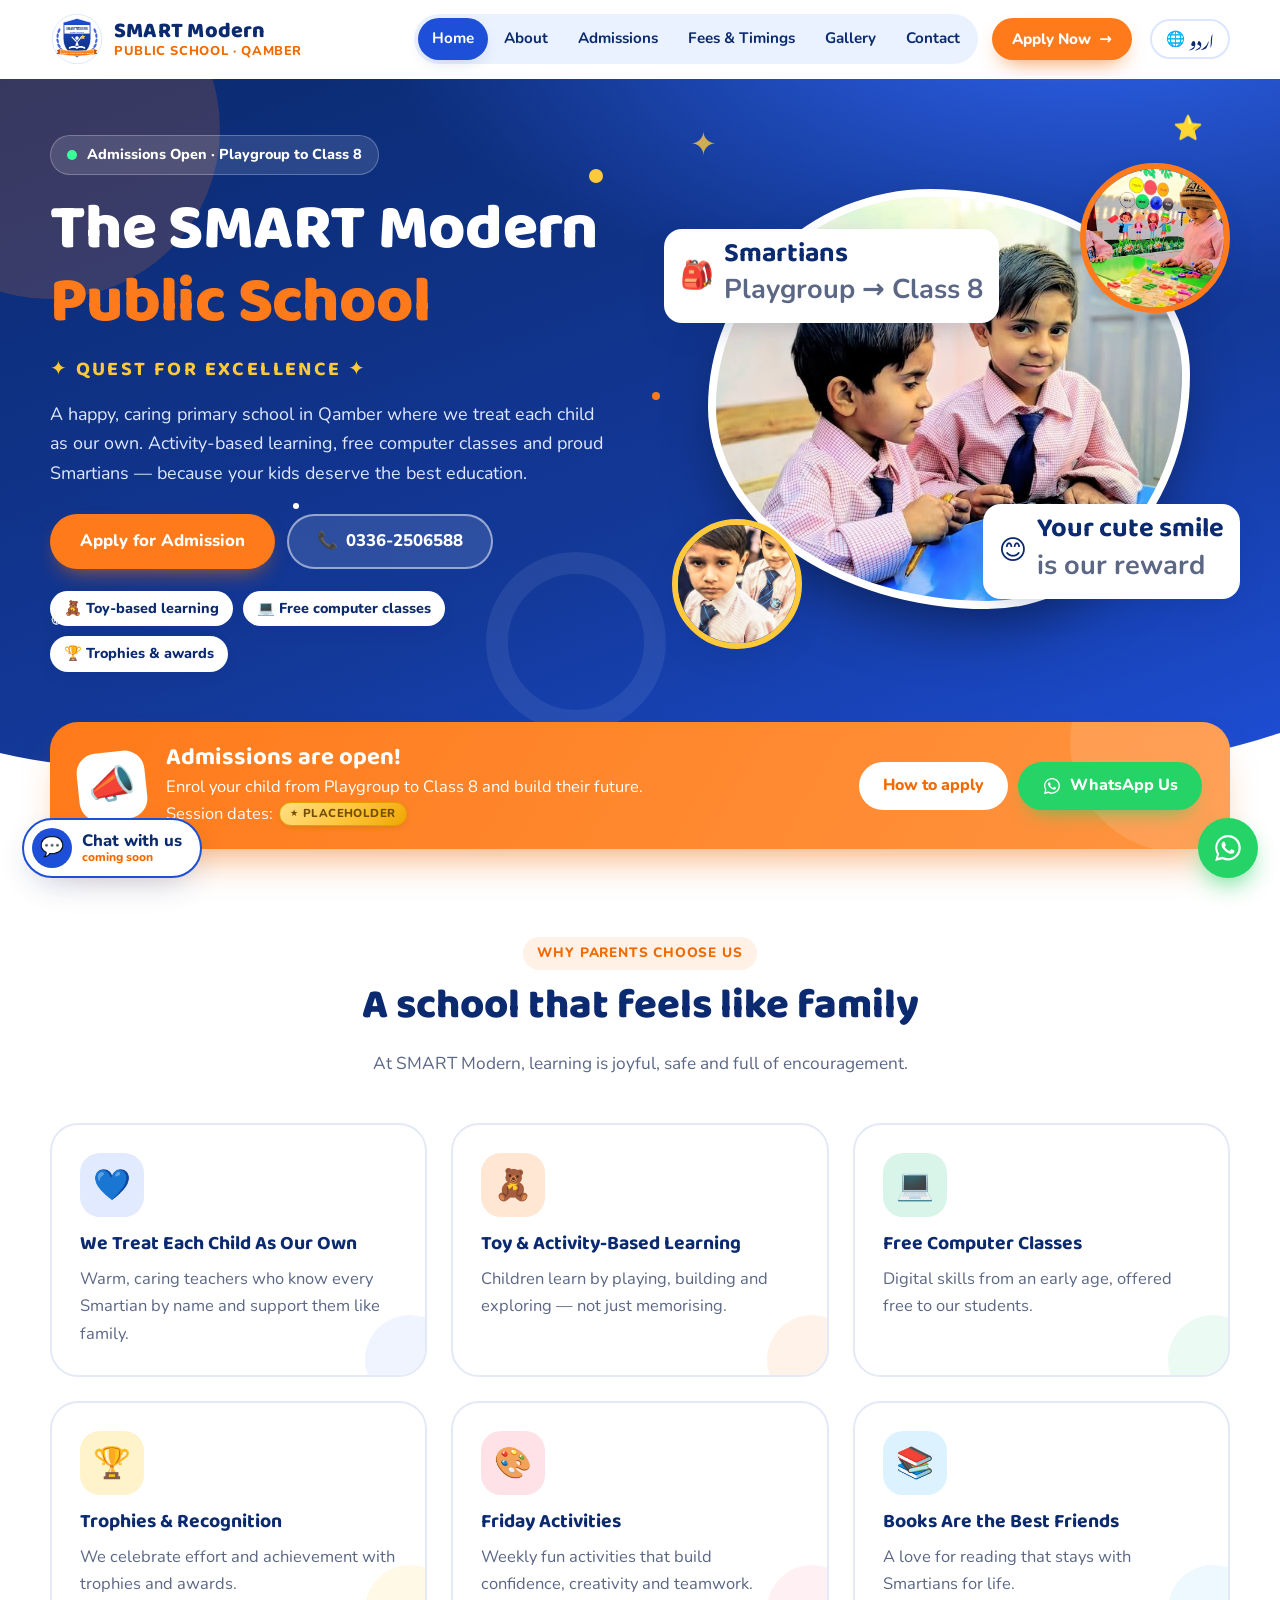
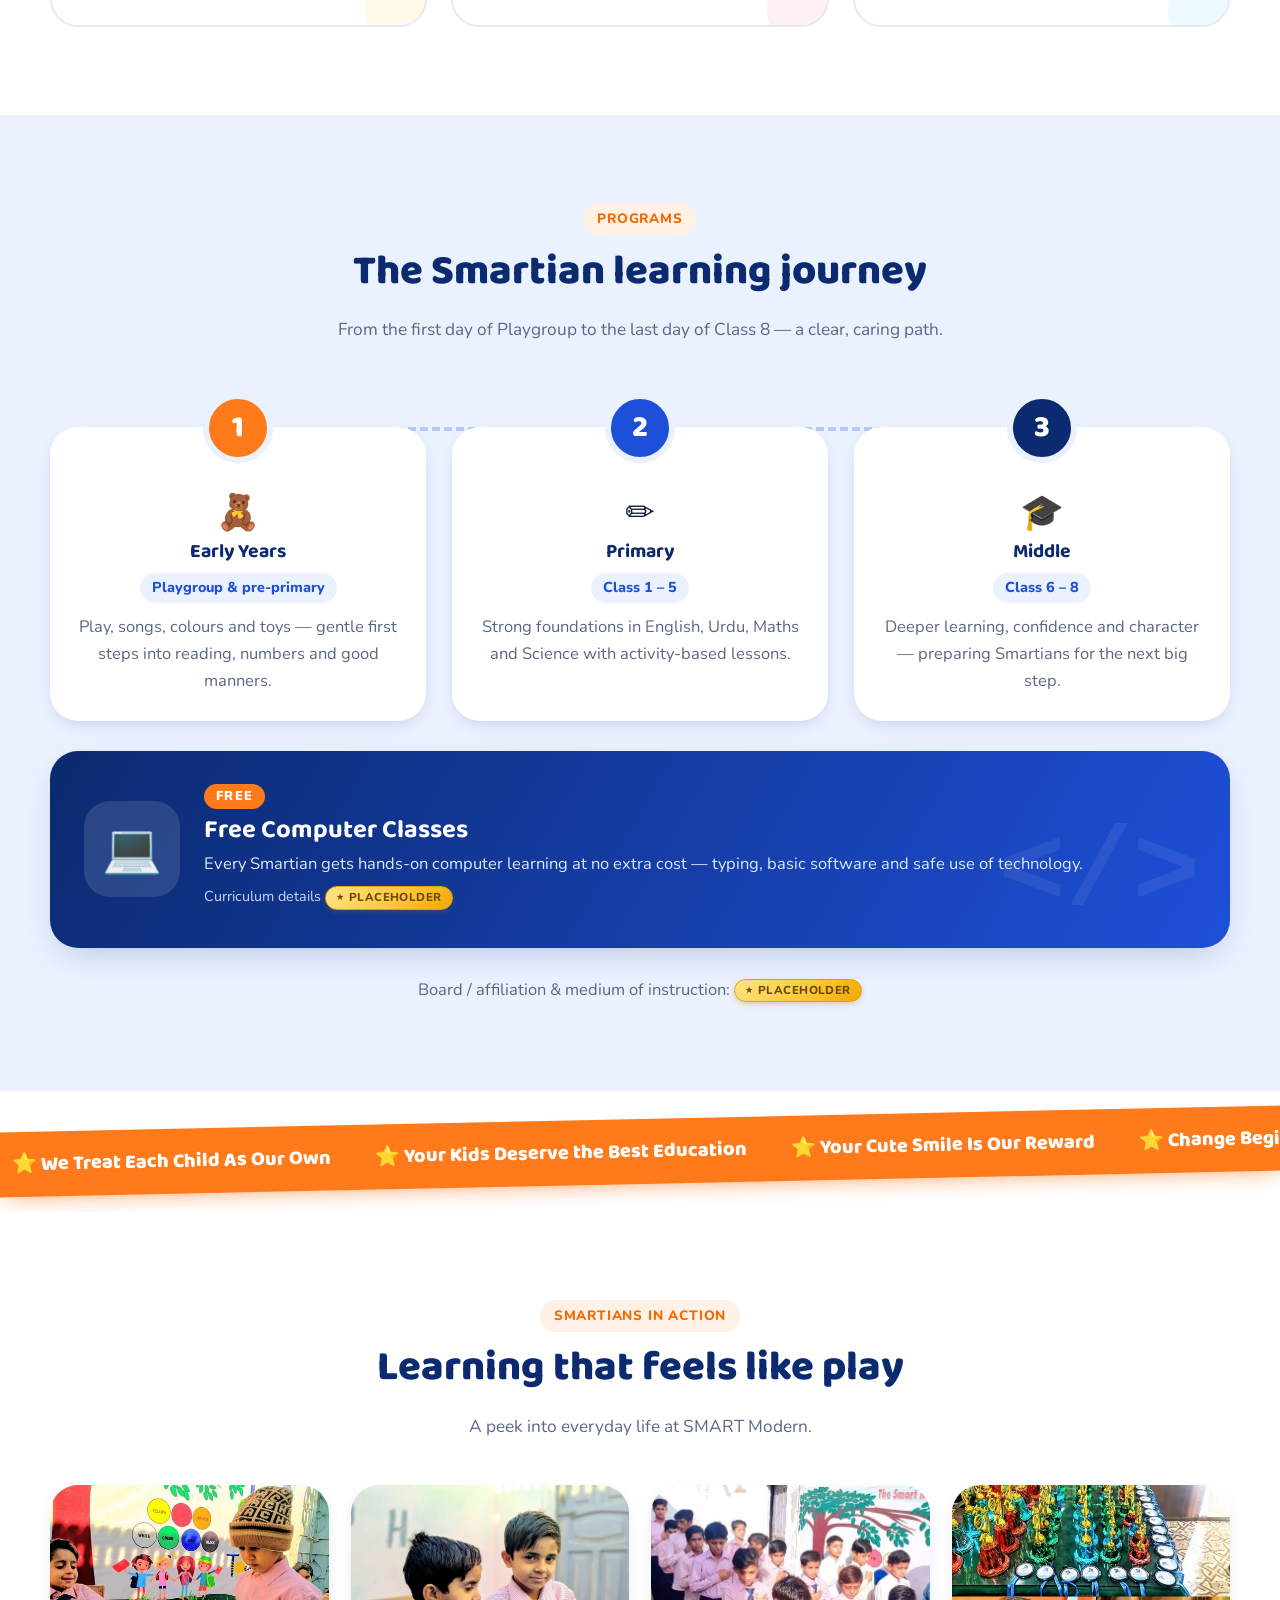
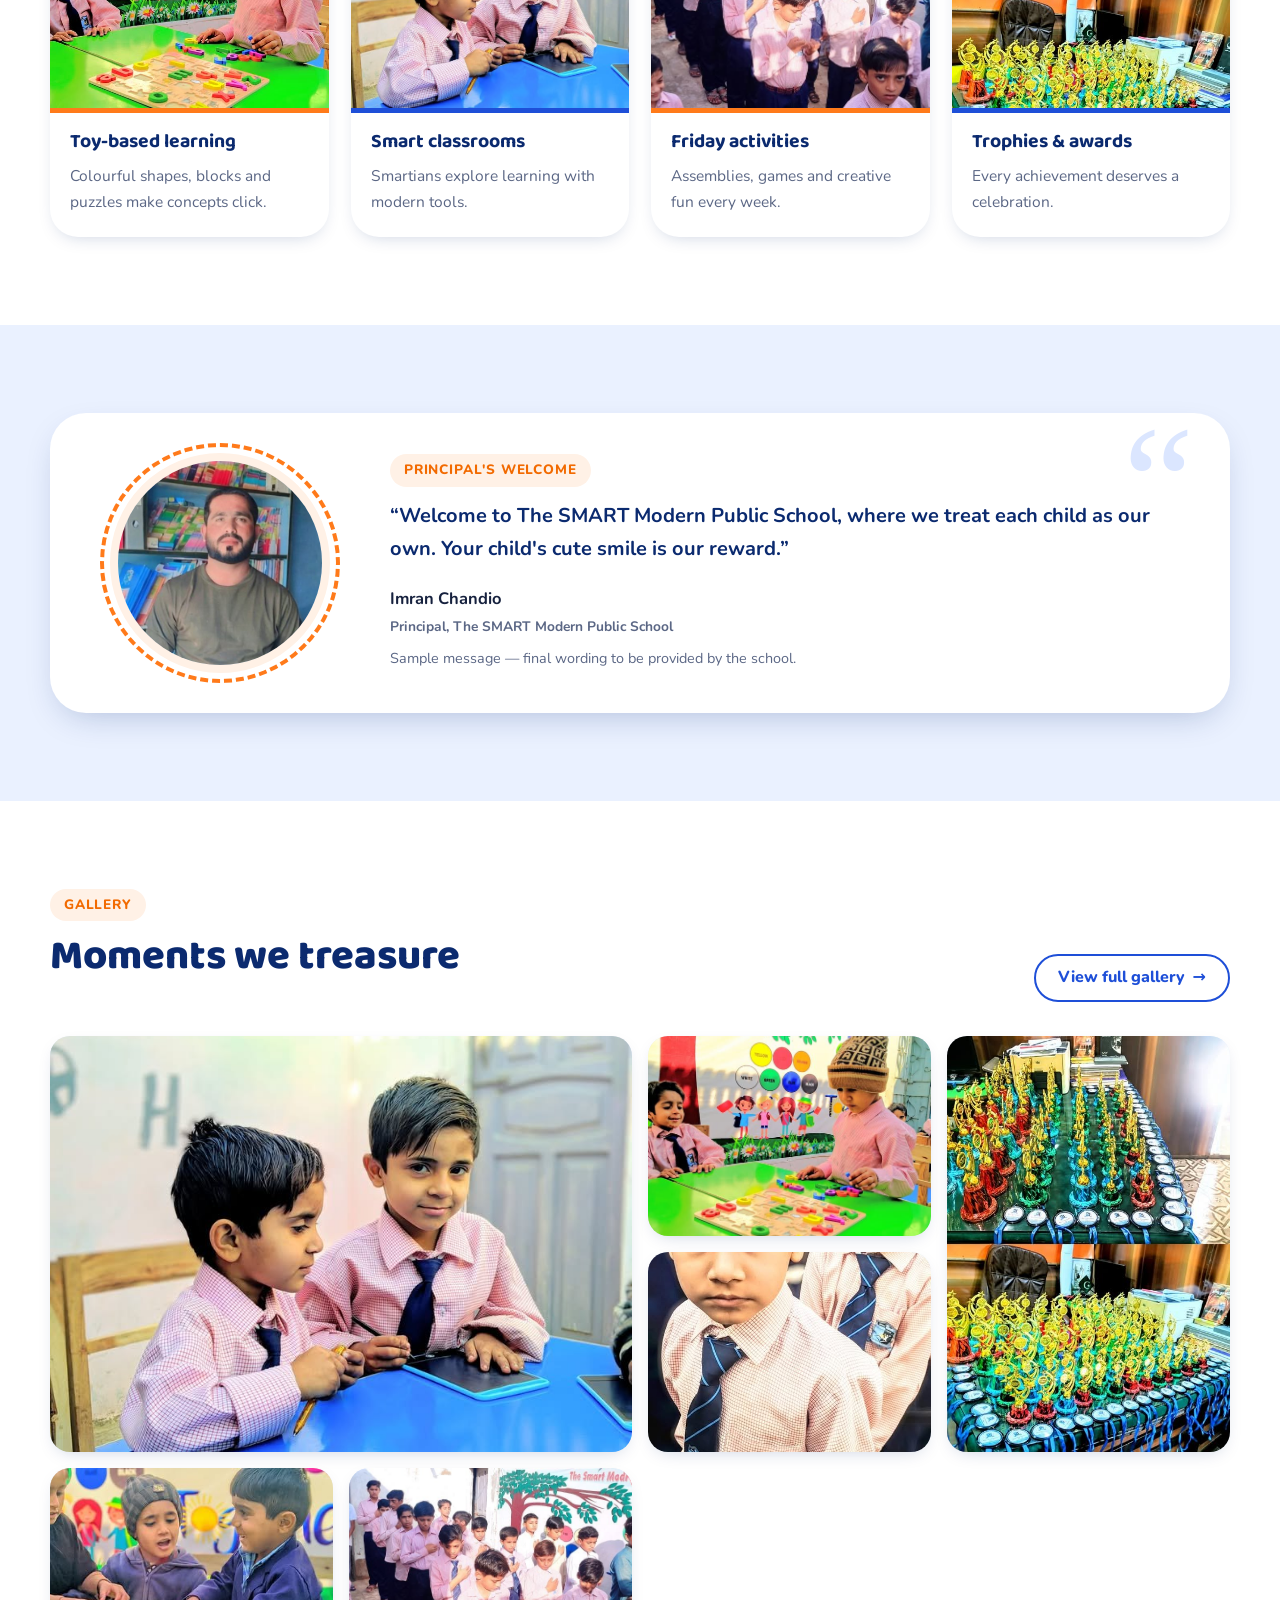
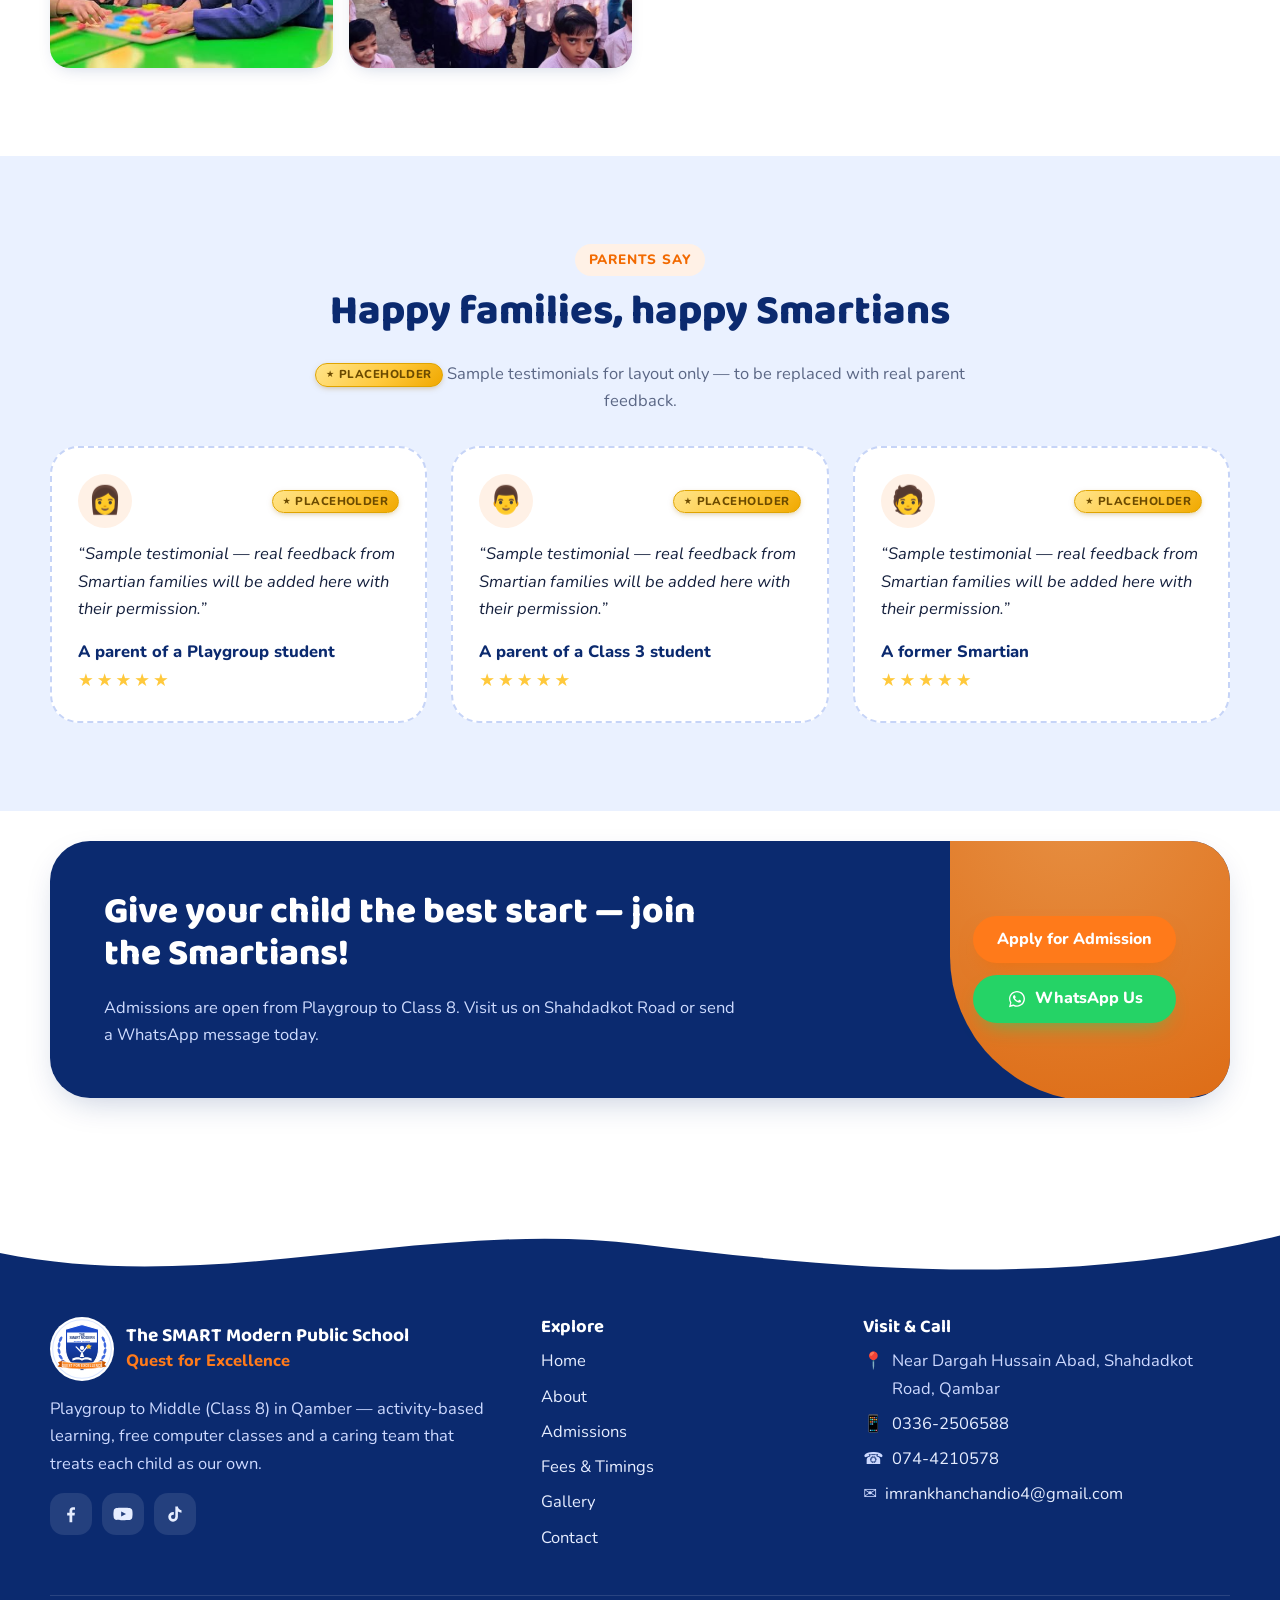
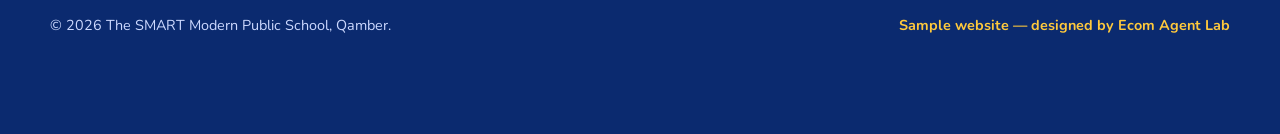
==== commit f035ce17: "Add principal Imran Chandio (name and photo)" ====
--- a/index.html
+++ b/index.html
@@ -91,12 +91,12 @@
 </div></section>
 
 <section class="sec sec-tint"><div class="wrap"><div class="principal-card">
-  <div class="pc-photo"><svg class="avatar" viewBox="0 0 120 120" role="img" aria-label="Principal photo placeholder"><circle cx="60" cy="60" r="60" fill="#dbe6ff"/><circle cx="60" cy="48" r="20" fill="#7d9be6"/><path d="M22 104c6-20 22-30 38-30s32 10 38 30" fill="#7d9be6"/></svg><span class="ph" data-i18n="ph">Placeholder</span></div>
+  <div class="pc-photo"><img class="avatar" src="assets/principal.jpg" alt="Imran Chandio, Principal of The SMART Modern Public School" width="220" height="220" loading="lazy"></div>
   <div class="pc-body">
     <span class="eyebrow"><span data-i18n="pr.eb">Principal's Welcome</span></span>
     <blockquote><p><span data-i18n="pr.q">“Welcome to The SMART Modern Public School, where we treat each child as our own. Your child's cute smile is our reward.”</span></p></blockquote>
-    <p class="pc-name"><strong><span data-i18n="pr.name">Principal's Name</span></strong> <span class="ph" data-i18n="ph">Placeholder</span><br><small><span data-i18n="pr.role">Principal, The SMART Modern Public School</span></small></p>
-    <p class="note"><span data-i18n="pr.note">Message wording, name and photo to be provided by the school.</span></p>
+    <p class="pc-name"><strong><span data-i18n="pr.name">Imran Chandio</span></strong><br><small><span data-i18n="pr.role">Principal, The SMART Modern Public School</span></small></p>
+    <p class="note"><span data-i18n="pr.note">Sample message — final wording to be provided by the school.</span></p>
   </div>
 </div></div></section>
 
--- a/styles.css
+++ b/styles.css
@@ -194,9 +194,9 @@
 .principal-card{display:grid;grid-template-columns:260px 1fr;gap:40px;align-items:center;background:#fff;border-radius:36px;padding:40px;box-shadow:var(--shadow);position:relative}
 .principal-card::before{content:"“";position:absolute;inset-inline-end:36px;top:-10px;font-family:Georgia,serif;font-size:10rem;color:var(--sky-2);line-height:1}
 .pc-photo{position:relative;display:flex;flex-direction:column;align-items:center;gap:12px}
-.avatar{width:220px;height:220px;border-radius:50%;border:8px solid var(--orange-soft);outline:4px dashed var(--orange);outline-offset:6px}
+.avatar{width:220px;height:220px;border-radius:50%;object-fit:cover;object-position:center 30%;background:var(--sky);border:8px solid var(--orange-soft);outline:4px dashed var(--orange);outline-offset:6px}
 .pc-body blockquote{margin:0 0 14px;font-size:1.25rem;color:var(--navy);font-weight:700;position:relative}
-.pc-body blockquote p:last-child{font-weight:600;font-size:1.02rem;color:var(--muted)}
+.pc-body blockquote p+p{font-weight:600;font-size:1.02rem;color:var(--muted)}
 .pc-name{margin-bottom:8px}
 .pc-name small{color:var(--muted);font-weight:700}
 
